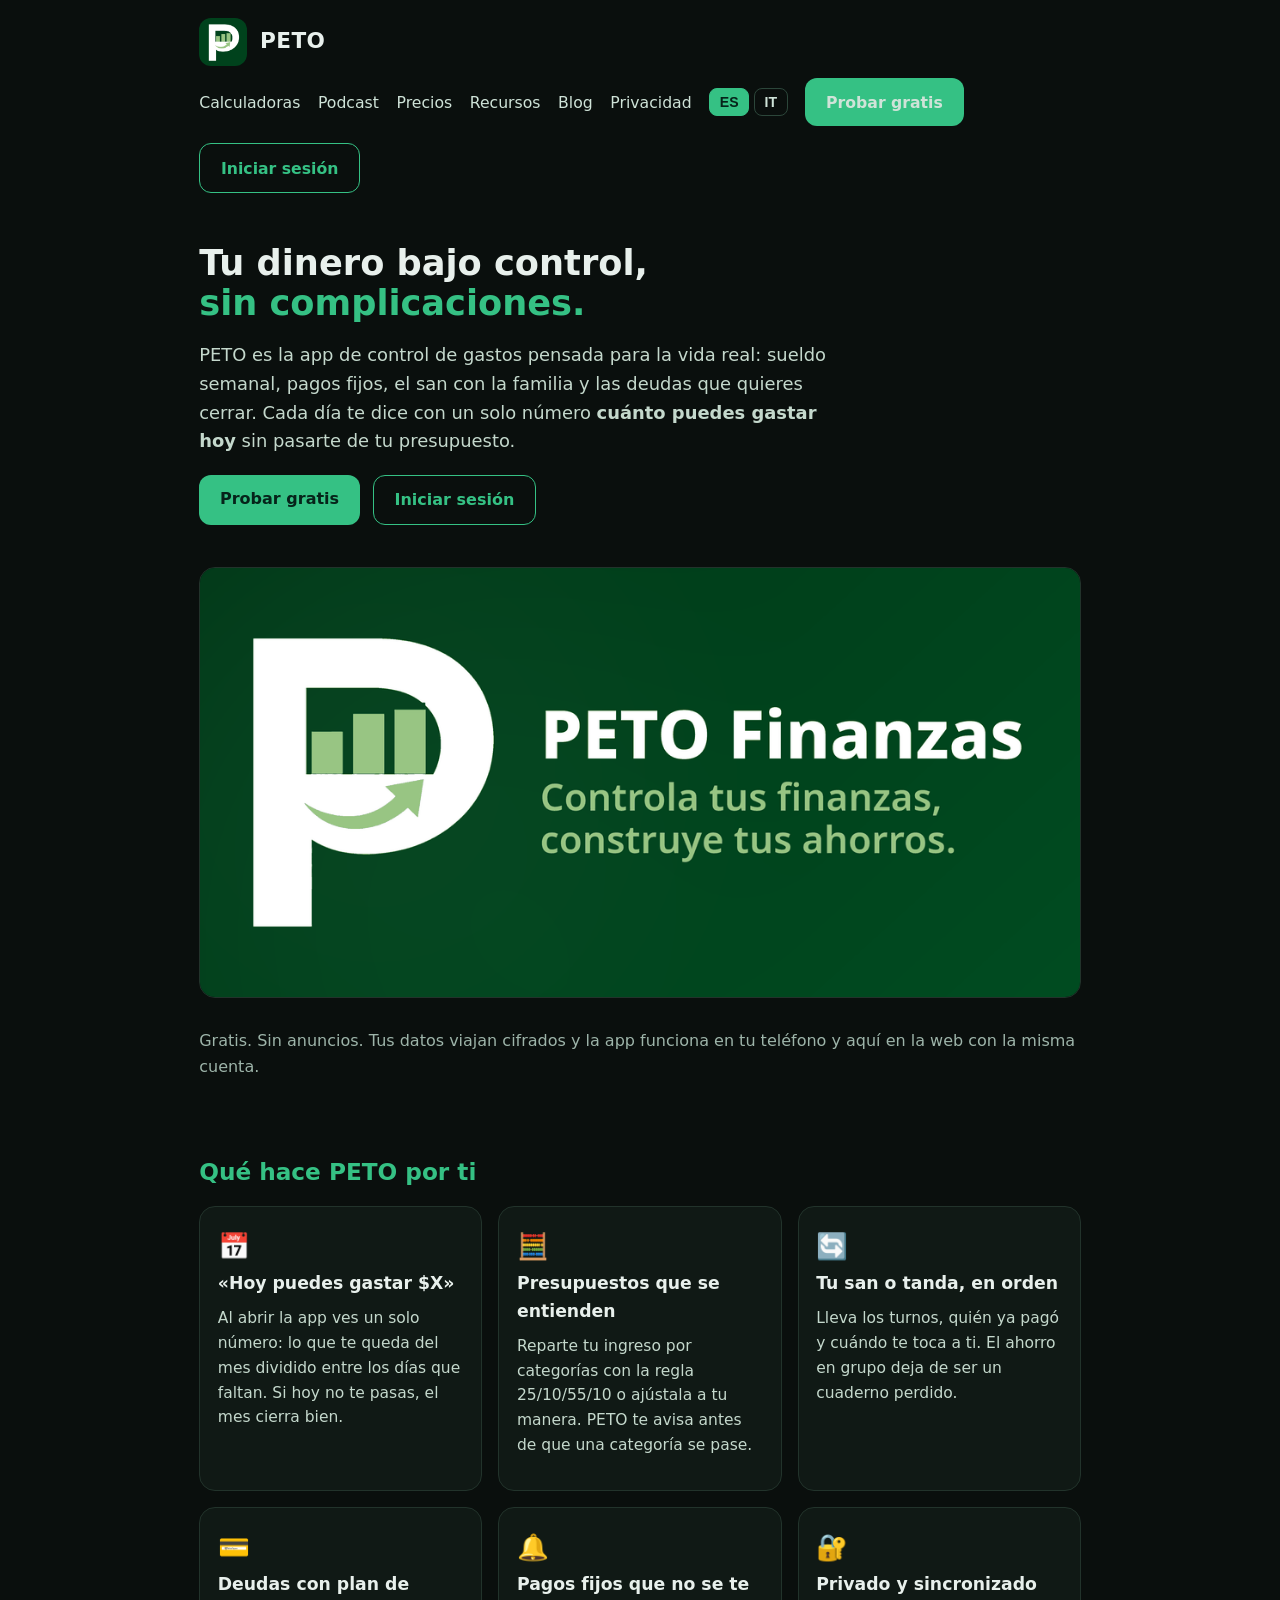
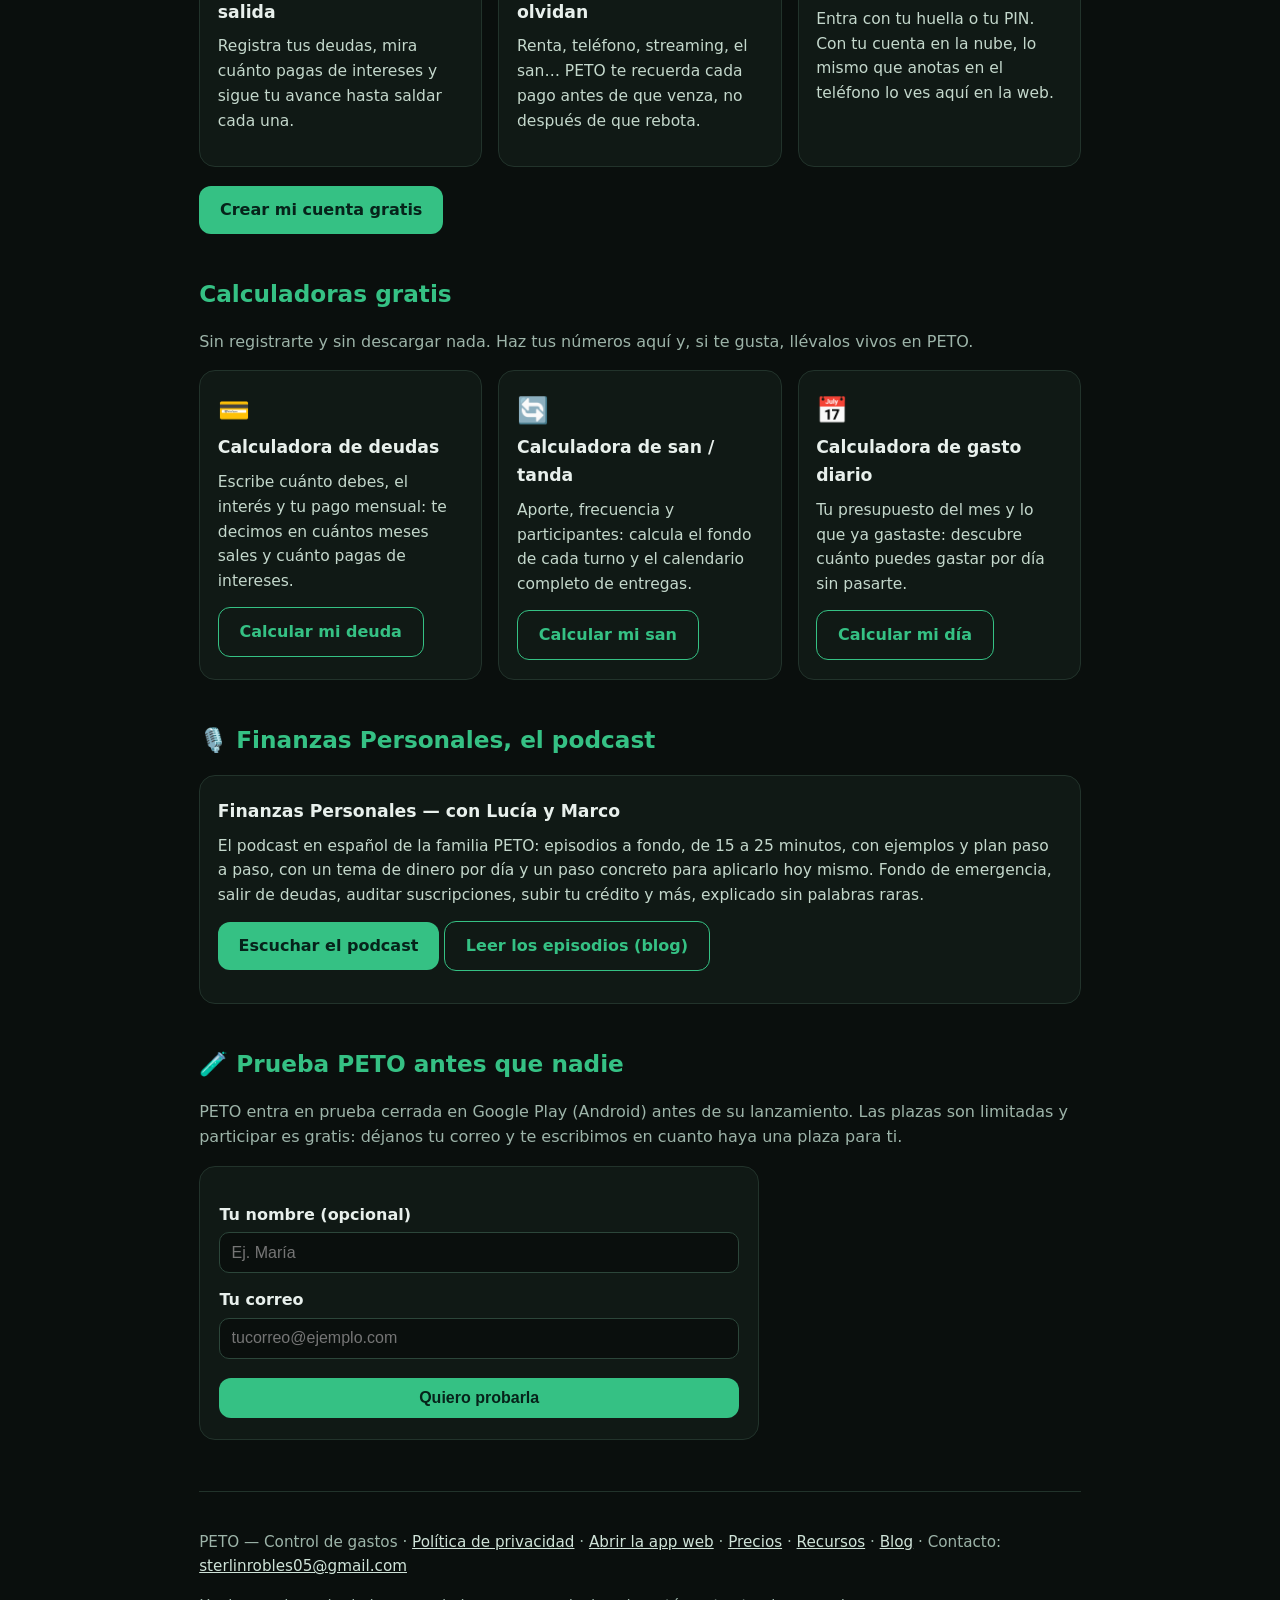
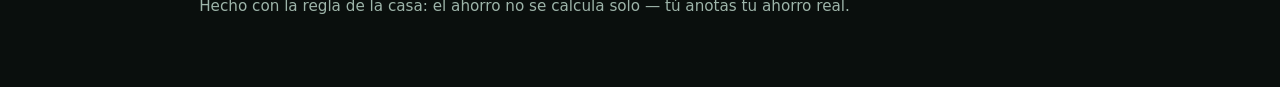
==== index.html @ 3968847d "Recursos: página de herramientas con divulgación FTC + enlaces en portada; privacidad de la app de T" ====
<!DOCTYPE html>
<html lang="es">
<head>
<meta charset="UTF-8">
<meta name="viewport" content="width=device-width, initial-scale=1">
<title>PETO — Control de gastos, presupuestos y tu san bajo control</title>
<meta name="description" content="PETO es tu app gratuita de control de gastos: presupuestos por categoría, pagos fijos con avisos, tu san o tanda, calculadora de deudas y un número claro cada día: cuánto puedes gastar hoy. En tu teléfono y en la web, con la misma cuenta.">
<link rel="icon" type="image/x-icon" href="/favicon.ico">
<link rel="icon" type="image/png" sizes="48x48" href="/favicon-48.png">
<link rel="icon" type="image/png" sizes="192x192" href="/favicon-192.png">
<link rel="apple-touch-icon" href="/apple-touch-icon.png">
<meta property="og:image" content="https://petofinanzas.com/logo.png">
<meta name="twitter:card" content="summary">
<link rel="stylesheet" href="sitio.css">
  <script async src="https://pagead2.googlesyndication.com/pagead/js/adsbygoogle.js?client=ca-pub-3320274772268090" crossorigin="anonymous"></script>
</head>
<body>
<div class="wrap">
  <header class="site">
    <img src="logo.png" alt="Logo de PETO" data-i18n-attr="alt:alt_logo">
    <a class="brand" href="./">PETO</a>
    <nav>
      <a href="#calculadoras" data-i18n="nav_calc">Calculadoras</a>
      <a href="#podcast" data-i18n="nav_podcast">Podcast</a>
      <a href="precios/" data-i18n="nav_precios">Precios</a>
      <a href="recursos/" data-i18n="nav_recursos">Recursos</a>
      <a href="blog/" data-i18n="nav_blog">Blog</a>
      <a href="privacidad/" data-i18n="nav_priv">Privacidad</a>
      <span class="lang-switch" role="group" aria-label="Idioma / Lingua">
        <button type="button" data-lang-btn="es">ES</button>
        <button type="button" data-lang-btn="it">IT</button>
      </span>
      <a class="btn" href="app/" data-i18n="btn_probar">Probar gratis</a>
      <a class="btn ghost" href="app/?login=1" data-i18n="btn_login">Iniciar sesión</a>
    </nav>
  </header>

  <div class="hero">
    <h1 data-i18n="hero_h1">Tu dinero bajo control,<br><span class="verde">sin complicaciones.</span></h1>
    <p class="sub" data-i18n="hero_sub">PETO es la app de control de gastos pensada para la vida real: sueldo semanal, pagos fijos, el san con la familia y las deudas que quieres cerrar. Cada día te dice con un solo número <strong>cuánto puedes gastar hoy</strong> sin pasarte de tu presupuesto.</p>
    <div class="cta-row">
      <a class="btn" href="app/" data-i18n="btn_probar">Probar gratis</a>
      <a class="btn ghost" href="app/?login=1" data-i18n="btn_login">Iniciar sesión</a>
    </div>
    <img class="banner" src="portada.png" alt="PETO — Control de gastos" data-i18n-attr="alt:alt_banner">
    <p class="muted" data-i18n="hero_nota">Gratis. Sin anuncios. Tus datos viajan cifrados y la app funciona en tu teléfono y aquí en la web con la misma cuenta.</p>
  </div>

  <section id="que-es">
    <h2 data-i18n="que_h2">Qué hace PETO por ti</h2>
    <div class="grid">
      <div class="card">
        <div class="emoji">📅</div>
        <h3 data-i18n="c1_t">«Hoy puedes gastar $X»</h3>
        <p data-i18n="c1_p">Al abrir la app ves un solo número: lo que te queda del mes dividido entre los días que faltan. Si hoy no te pasas, el mes cierra bien.</p>
      </div>
      <div class="card">
        <div class="emoji">🧮</div>
        <h3 data-i18n="c2_t">Presupuestos que se entienden</h3>
        <p data-i18n="c2_p">Reparte tu ingreso por categorías con la regla 25/10/55/10 o ajústala a tu manera. PETO te avisa antes de que una categoría se pase.</p>
      </div>
      <div class="card">
        <div class="emoji">🔄</div>
        <h3 data-i18n="c3_t">Tu san o tanda, en orden</h3>
        <p data-i18n="c3_p">Lleva los turnos, quién ya pagó y cuándo te toca a ti. El ahorro en grupo deja de ser un cuaderno perdido.</p>
      </div>
      <div class="card">
        <div class="emoji">💳</div>
        <h3 data-i18n="c4_t">Deudas con plan de salida</h3>
        <p data-i18n="c4_p">Registra tus deudas, mira cuánto pagas de intereses y sigue tu avance hasta saldar cada una.</p>
      </div>
      <div class="card">
        <div class="emoji">🔔</div>
        <h3 data-i18n="c5_t">Pagos fijos que no se te olvidan</h3>
        <p data-i18n="c5_p">Renta, teléfono, streaming, el san… PETO te recuerda cada pago antes de que venza, no después de que rebota.</p>
      </div>
      <div class="card">
        <div class="emoji">🔐</div>
        <h3 data-i18n="c6_t">Privado y sincronizado</h3>
        <p data-i18n="c6_p">Entra con tu huella o tu PIN. Con tu cuenta en la nube, lo mismo que anotas en el teléfono lo ves aquí en la web.</p>
      </div>
    </div>
    <div class="cta-row">
      <a class="btn" href="app/" data-i18n="btn_crear">Crear mi cuenta gratis</a>
    </div>
  </section>

  <section id="calculadoras">
    <h2 data-i18n="calc_h2">Calculadoras gratis</h2>
    <p class="muted" data-i18n="calc_sub">Sin registrarte y sin descargar nada. Haz tus números aquí y, si te gusta, llévalos vivos en PETO.</p>
    <div class="grid">
      <div class="card">
        <div class="emoji">💳</div>
        <h3 data-i18n="cc1_t">Calculadora de deudas</h3>
        <p data-i18n="cc1_p">Escribe cuánto debes, el interés y tu pago mensual: te decimos en cuántos meses sales y cuánto pagas de intereses.</p>
        <a class="btn ghost" href="calculadoras/deudas/" data-i18n="cc1_btn">Calcular mi deuda</a>
      </div>
      <div class="card">
        <div class="emoji">🔄</div>
        <h3 data-i18n="cc2_t">Calculadora de san / tanda</h3>
        <p data-i18n="cc2_p">Aporte, frecuencia y participantes: calcula el fondo de cada turno y el calendario completo de entregas.</p>
        <a class="btn ghost" href="calculadoras/san/" data-i18n="cc2_btn">Calcular mi san</a>
      </div>
      <div class="card">
        <div class="emoji">📅</div>
        <h3 data-i18n="cc3_t">Calculadora de gasto diario</h3>
        <p data-i18n="cc3_p">Tu presupuesto del mes y lo que ya gastaste: descubre cuánto puedes gastar por día sin pasarte.</p>
        <a class="btn ghost" href="calculadoras/gasto-diario/" data-i18n="cc3_btn">Calcular mi día</a>
      </div>
    </div>
  </section>

  <section id="podcast">
    <h2 data-i18n="pod_h2">🎙️ Finanzas Personales, el podcast</h2>
    <div class="card">
      <h3 data-i18n="pod_t">Finanzas Personales — con Lucía y Marco</h3>
      <p data-i18n="pod_p">El podcast en español de la familia PETO: episodios a fondo, de 15 a 25 minutos, con ejemplos y plan paso a paso, con un tema de dinero por día y un paso concreto para aplicarlo hoy mismo. Fondo de emergencia, salir de deudas, auditar suscripciones, subir tu crédito y más, explicado sin palabras raras.</p>
      <p><a class="btn" href="https://open.spotify.com/show/5w84Exlg8CP02lRueF1Sc3" target="_blank" rel="noopener" data-i18n="pod_btn">Escuchar el podcast</a> <a class="btn ghost" href="blog/" data-i18n="pod_blog_btn">Leer los episodios (blog)</a></p>
    </div>
  </section>

  <section id="prueba">
    <h2 data-i18n="tst_h2">🧪 Prueba PETO antes que nadie</h2>
    <p class="muted" data-i18n="tst_sub">PETO entra en prueba cerrada en Google Play (Android) antes de su lanzamiento. Las plazas son limitadas y participar es gratis: déjanos tu correo y te escribimos en cuanto haya una plaza para ti.</p>
    <form class="calc" id="form-testers">
      <label for="tst-nombre" data-i18n="tst_nombre_l">Tu nombre (opcional)</label>
      <input id="tst-nombre" type="text" autocomplete="name" placeholder="Ej. María" data-i18n-attr="placeholder:tst_nombre_ph">
      <label for="tst-email" data-i18n="tst_email_l">Tu correo</label>
      <input id="tst-email" type="email" autocomplete="email" placeholder="tucorreo@ejemplo.com" data-i18n-attr="placeholder:tst_email_ph" required>
      <button class="btn" type="submit" data-i18n="tst_btn">Quiero probarla</button>
    </form>
    <div class="resultado" id="tst-resultado"></div>
  </section>

  <footer class="site">
    <p data-i18n="foot_1">PETO — Control de gastos · <a href="privacidad/">Política de privacidad</a> · <a href="app/">Abrir la app web</a> · <a href="precios/">Precios</a> · <a href="recursos/">Recursos</a> · <a href="blog/">Blog</a> · Contacto: <a href="mailto:sterlinrobles05@gmail.com">sterlinrobles05@gmail.com</a></p>
    <p data-i18n="foot_2">Hecho con la regla de la casa: el ahorro no se calcula solo — tú anotas tu ahorro real.</p>
  </footer>
</div>
<script>
window.PETO_TEXTOS = {
  es: {
    __title: 'PETO — Control de gastos, presupuestos y tu san bajo control',
    __desc: 'PETO es tu app gratuita de control de gastos: presupuestos por categoría, pagos fijos con avisos, tu san o tanda, calculadora de deudas y un número claro cada día: cuánto puedes gastar hoy. En tu teléfono y en la web, con la misma cuenta.',
    alt_logo: 'Logo de PETO',
    alt_banner: 'PETO — Control de gastos',
    nav_calc: 'Calculadoras',
    nav_podcast: 'Podcast',
    nav_precios: 'Precios',
    nav_recursos: 'Recursos',
    nav_blog: 'Blog',
    nav_priv: 'Privacidad',
    btn_probar: 'Probar gratis', btn_login: 'Iniciar sesión',
    btn_ver: 'Ver la app',
    btn_crear: 'Crear mi cuenta gratis',
    hero_h1: 'Tu dinero bajo control,<br><span class="verde">sin complicaciones.</span>',
    hero_sub: 'PETO es la app de control de gastos pensada para la vida real: sueldo semanal, pagos fijos, el san con la familia y las deudas que quieres cerrar. Cada día te dice con un solo número <strong>cuánto puedes gastar hoy</strong> sin pasarte de tu presupuesto.',
    hero_nota: 'Gratis. Sin anuncios. Tus datos viajan cifrados y la app funciona en tu teléfono y aquí en la web con la misma cuenta.',
    que_h2: 'Qué hace PETO por ti',
    c1_t: '«Hoy puedes gastar $X»',
    c1_p: 'Al abrir la app ves un solo número: lo que te queda del mes dividido entre los días que faltan. Si hoy no te pasas, el mes cierra bien.',
    c2_t: 'Presupuestos que se entienden',
    c2_p: 'Reparte tu ingreso por categorías con la regla 25/10/55/10 o ajústala a tu manera. PETO te avisa antes de que una categoría se pase.',
    c3_t: 'Tu san o tanda, en orden',
    c3_p: 'Lleva los turnos, quién ya pagó y cuándo te toca a ti. El ahorro en grupo deja de ser un cuaderno perdido.',
    c4_t: 'Deudas con plan de salida',
    c4_p: 'Registra tus deudas, mira cuánto pagas de intereses y sigue tu avance hasta saldar cada una.',
    c5_t: 'Pagos fijos que no se te olvidan',
    c5_p: 'Renta, teléfono, streaming, el san… PETO te recuerda cada pago antes de que venza, no después de que rebota.',
    c6_t: 'Privado y sincronizado',
    c6_p: 'Entra con tu huella o tu PIN. Con tu cuenta en la nube, lo mismo que anotas en el teléfono lo ves aquí en la web.',
    calc_h2: 'Calculadoras gratis',
    calc_sub: 'Sin registrarte y sin descargar nada. Haz tus números aquí y, si te gusta, llévalos vivos en PETO.',
    cc1_t: 'Calculadora de deudas',
    cc1_p: 'Escribe cuánto debes, el interés y tu pago mensual: te decimos en cuántos meses sales y cuánto pagas de intereses.',
    cc1_btn: 'Calcular mi deuda',
    cc2_t: 'Calculadora de san / tanda',
    cc2_p: 'Aporte, frecuencia y participantes: calcula el fondo de cada turno y el calendario completo de entregas.',
    cc2_btn: 'Calcular mi san',
    cc3_t: 'Calculadora de gasto diario',
    cc3_p: 'Tu presupuesto del mes y lo que ya gastaste: descubre cuánto puedes gastar por día sin pasarte.',
    cc3_btn: 'Calcular mi día',
    pod_h2: '🎙️ Finanzas Personales, el podcast',
    pod_t: 'Finanzas Personales — con Lucía y Marco',
    pod_p: 'El podcast en español de la familia PETO: episodios a fondo, de 15 a 25 minutos, con ejemplos y plan paso a paso, con un tema de dinero por día y un paso concreto para aplicarlo hoy mismo. Fondo de emergencia, salir de deudas, auditar suscripciones, subir tu crédito y más, explicado sin palabras raras.',
    pod_btn: 'Escuchar el podcast',
    pod_blog_btn: 'Leer los episodios (blog)',
    foot_1: 'PETO — Control de gastos · <a href="privacidad/">Política de privacidad</a> · <a href="app/">Abrir la app web</a> · <a href="precios/">Precios</a> · <a href="recursos/">Recursos</a> · <a href="blog/">Blog</a> · Contacto: <a href="mailto:sterlinrobles05@gmail.com">sterlinrobles05@gmail.com</a>',
    foot_2: 'Hecho con la regla de la casa: el ahorro no se calcula solo — tú anotas tu ahorro real.',
    tst_h2: '🧪 Prueba PETO antes que nadie',
    tst_sub: 'PETO entra en prueba cerrada en Google Play (Android) antes de su lanzamiento. Las plazas son limitadas y participar es gratis: déjanos tu correo y te escribimos en cuanto haya una plaza para ti.',
    tst_nombre_l: 'Tu nombre (opcional)',
    tst_nombre_ph: 'Ej. María',
    tst_email_l: 'Tu correo',
    tst_email_ph: 'tucorreo@ejemplo.com',
    tst_btn: 'Quiero probarla',
    tst_ok: '¡Ya estás en la lista! Te escribiremos cuando abra la prueba.',
    tst_dup: 'Ese correo ya está en la lista.',
    tst_err: 'No se pudo guardar tu correo. Inténtalo de nuevo en un momento.'
  },
  it: {
    __title: 'PETO — Controllo delle spese, budget e il tuo san sotto controllo',
    __desc: 'PETO è la tua app gratuita per il controllo delle spese: budget per categoria, pagamenti fissi con avvisi, il tuo san o tanda, calcolatore di debiti e un numero chiaro ogni giorno: quanto puoi spendere oggi. Sul tuo telefono e sul web, con lo stesso account.',
    alt_logo: 'Logo di PETO',
    alt_banner: 'PETO — Controllo delle spese',
    nav_calc: 'Calcolatori',
    nav_podcast: 'Podcast',
    nav_precios: 'Prezzi',
    nav_recursos: 'Risorse',
    nav_blog: 'Blog',
    nav_priv: 'Privacy',
    btn_probar: 'Prova gratis', btn_login: 'Accedi',
    btn_ver: 'Vedi l\'app',
    btn_crear: 'Crea il mio account gratis',
    hero_h1: 'I tuoi soldi sotto controllo,<br><span class="verde">senza complicazioni.</span>',
    hero_sub: 'PETO è l\'app per il controllo delle spese pensata per la vita reale: stipendio settimanale, pagamenti fissi, il san con la famiglia e i debiti che vuoi chiudere. Ogni giorno ti dice con un solo numero <strong>quanto puoi spendere oggi</strong> senza sforare il tuo budget.',
    hero_nota: 'Gratis. Senza pubblicità. I tuoi dati viaggiano cifrati e l\'app funziona sul tuo telefono e qui sul web con lo stesso account.',
    que_h2: 'Cosa fa PETO per te',
    c1_t: '«Oggi puoi spendere $X»',
    c1_p: 'Quando apri l\'app vedi un solo numero: quello che ti resta del mese diviso per i giorni che mancano. Se oggi non lo superi, il mese si chiude bene.',
    c2_t: 'Budget che si capiscono',
    c2_p: 'Dividi il tuo reddito per categorie con la regola 25/10/55/10 o regolala a modo tuo. PETO ti avvisa prima che una categoria sfori.',
    c3_t: 'Il tuo san o tanda, in ordine',
    c3_p: 'Tieni traccia dei turni, di chi ha già pagato e di quando tocca a te. Il risparmio di gruppo smette di essere un quaderno perso.',
    c4_t: 'Debiti con un piano di uscita',
    c4_p: 'Registra i tuoi debiti, guarda quanti interessi paghi e segui i tuoi progressi fino a estinguerli uno a uno.',
    c5_t: 'Pagamenti fissi che non dimentichi',
    c5_p: 'Affitto, telefono, streaming, il san… PETO ti ricorda ogni pagamento prima che scada, non dopo che viene respinto.',
    c6_t: 'Privato e sincronizzato',
    c6_p: 'Accedi con l\'impronta digitale o il PIN. Con il tuo account nel cloud, quello che annoti sul telefono lo vedi anche qui sul web.',
    calc_h2: 'Calcolatori gratuiti',
    calc_sub: 'Senza registrarti e senza scaricare nulla. Fai i tuoi conti qui e, se ti piace, portali con te dentro PETO.',
    cc1_t: 'Calcolatore di debiti',
    cc1_p: 'Scrivi quanto devi, l\'interesse e il tuo pagamento mensile: ti diciamo in quanti mesi ne esci e quanti interessi paghi.',
    cc1_btn: 'Calcola il mio debito',
    cc2_t: 'Calcolatore di san / tanda',
    cc2_p: 'Contributo, frequenza e partecipanti: calcola il fondo di ogni turno e il calendario completo delle consegne.',
    cc2_btn: 'Calcola il mio san',
    cc3_t: 'Calcolatore di spesa giornaliera',
    cc3_p: 'Il tuo budget del mese e quello che hai già speso: scopri quanto puoi spendere al giorno senza sforare.',
    cc3_btn: 'Calcola la mia giornata',
    pod_h2: '🎙️ Finanzas Personales, il podcast',
    pod_t: 'Finanzas Personales — con Lucía e Marco',
    pod_p: 'Il podcast in spagnolo della famiglia PETO: episodi a fondo, da 15 a 25 minuti, con esempi e un piano passo dopo passo, con un tema di denaro al giorno e un passo concreto da applicare oggi stesso. Fondo di emergenza, uscire dai debiti, controllare gli abbonamenti, migliorare il tuo punteggio di credito e altro ancora, spiegato senza parole difficili.',
    pod_btn: 'Ascolta il podcast',
    pod_blog_btn: 'Leggi gli episodi (blog)',
    foot_1: 'PETO — Controllo delle spese · <a href="privacidad/">Informativa sulla privacy</a> · <a href="app/">Apri l\'app web</a> · <a href="precios/">Prezzi</a> · <a href="recursos/">Risorse</a> · <a href="blog/">Blog</a> · Contatto: <a href="mailto:sterlinrobles05@gmail.com">sterlinrobles05@gmail.com</a>',
    foot_2: 'Fatto con la regola di casa: il risparmio non si calcola da solo — sei tu ad annotare il tuo risparmio reale.',
    tst_h2: '🧪 Prova PETO prima di tutti',
    tst_sub: 'PETO entra in test chiuso su Google Play (Android) prima del lancio. I posti sono limitati e partecipare è gratis: lasciaci la tua email e ti scriveremo appena c\'è un posto per te.',
    tst_nombre_l: 'Il tuo nome (facoltativo)',
    tst_nombre_ph: 'Es. Maria',
    tst_email_l: 'La tua email',
    tst_email_ph: 'nome@esempio.com',
    tst_btn: 'Voglio provarla',
    tst_ok: 'Sei nella lista! Ti scriveremo quando si apre il test.',
    tst_dup: 'Questa email è già nella lista.',
    tst_err: 'Non è stato possibile salvare la tua email. Riprova tra un momento.'
  },
  /* Inglés: el selector del sitio es ES/IT; las claves de la sección de
     testers quedan listas por si se activa el inglés. */
  en: {
    tst_h2: '🧪 Try PETO before anyone else',
    tst_sub: 'PETO is entering closed testing on Google Play (Android) before launch. Spots are limited and joining is free: leave your email and we\'ll write to you as soon as a spot opens for you.',
    tst_nombre_l: 'Your name (optional)',
    tst_nombre_ph: 'E.g. Maria',
    tst_email_l: 'Your email',
    tst_email_ph: 'you@example.com',
    tst_btn: 'I want to try it',
    tst_ok: 'You\'re on the list! We\'ll email you when testing opens.',
    tst_dup: 'That email is already on the list.',
    tst_err: 'We couldn\'t save your email. Please try again in a moment.'
  }
};
</script>
<script src="i18n.js"></script>
<script>
/* Formulario de testers (sección #prueba): inserta el correo en Supabase,
   tabla tester_signups. La llave anónima es pública a propósito: con RLS
   solo permite INSERT en esa tabla (nadie puede leer la lista por la API).
   Sin recarga de página; los mensajes salen en el idioma activo del sitio. */
(function () {
  'use strict';
  var SUPABASE_URL = 'https://sboldltkywwjnslairlg.supabase.co';
  var SUPABASE_ANON = 'eyJhbGciOiJIUzI1NiIsInR5cCI6IkpXVCJ9.eyJpc3MiOiJzdXBhYmFzZSIsInJlZiI6InNib2xkbHRreXd3am5zbGFpcmxnIiwicm9sZSI6ImFub24iLCJpYXQiOjE3OTI3MTk1NzEsImV4cCI6MjEwODI5NTU3MX0.MuG3mn6X_GY0Q6YzI14VfWjrxKySjapH7GA5u2DPPe4';
  var form = document.getElementById('form-testers');
  if (!form) return;
  var caja = document.getElementById('tst-resultado');

  function texto(clave) {
    var lang = (window.PETO_idioma && window.PETO_idioma()) || 'es';
    var d = (window.PETO_TEXTOS && window.PETO_TEXTOS[lang]) || {};
    if (d[clave] != null) return d[clave];
    var es = (window.PETO_TEXTOS && window.PETO_TEXTOS.es) || {};
    return es[clave] || '';
  }

  function mostrar(msg, esError) {
    caja.innerHTML = '';
    var p = document.createElement('p');
    if (esError) p.className = 'error';
    p.textContent = msg;
    caja.appendChild(p);
    caja.classList.add('visible');
  }

  form.addEventListener('submit', function (ev) {
    ev.preventDefault();
    var nombre = document.getElementById('tst-nombre').value.trim();
    var email = document.getElementById('tst-email').value.trim().toLowerCase();
    if (!email) return;
    var datos = { email: email, source: 'web' };
    if (nombre) datos.name = nombre;
    fetch(SUPABASE_URL + '/rest/v1/tester_signups', {
      method: 'POST',
      headers: {
        'apikey': SUPABASE_ANON,
        'Authorization': 'Bearer ' + SUPABASE_ANON,
        'Content-Type': 'application/json',
        'Prefer': 'return=minimal'
      },
      body: JSON.stringify(datos)
    }).then(function (resp) {
      if (resp.status === 201) {
        form.reset();
        mostrar(texto('tst_ok'), false);
      } else if (resp.status === 409) {
        mostrar(texto('tst_dup'), false);
      } else {
        mostrar(texto('tst_err'), true);
      }
    }).catch(function () {
      mostrar(texto('tst_err'), true);
    });
  });
})();
</script>
</body>
</html>
---- sitio.css ----
/* PETO — sitio público petofinanzas. Marca: verde #35c184 sobre negro #0a0f0d. */
*{box-sizing:border-box}
body{margin:0;font-family:system-ui,-apple-system,'Segoe UI',sans-serif;background:#0a0f0d;color:#e8f0ec;line-height:1.6}
a{color:#35c184}
.wrap{max-width:920px;margin:0 auto;padding:0 1.2rem 3rem}
header.site{display:flex;align-items:center;gap:.8rem;padding:1.1rem 0;flex-wrap:wrap}
header.site img{width:48px;height:48px;border-radius:12px}
header.site .brand{font-size:1.35rem;font-weight:800;letter-spacing:.02em;color:#e8f0ec;text-decoration:none}
header.site nav{margin-left:auto;display:flex;gap:1.1rem;flex-wrap:wrap;align-items:center}
header.site nav a{color:#cfe3d8;text-decoration:none;font-size:.98rem}
header.site nav a:hover{color:#35c184}
.btn{display:inline-block;background:#35c184;color:#06231a;font-weight:700;text-decoration:none;padding:.7rem 1.3rem;border-radius:12px;border:none;cursor:pointer;font-size:1rem}
.btn:hover{background:#2cab73}
.btn.ghost{background:transparent;color:#35c184;border:1.5px solid #35c184}
.hero{padding:1.6rem 0 1rem;text-align:left}
.hero h1{font-size:2.2rem;line-height:1.15;margin:.4rem 0 .8rem}
.hero h1 .verde{color:#35c184}
.hero p.sub{font-size:1.12rem;color:#c4d8cc;max-width:640px}
.hero img.banner{width:100%;border-radius:16px;margin:1.4rem 0 .4rem;border:1px solid #22332b}
.cta-row{display:flex;gap:.8rem;flex-wrap:wrap;margin:1.2rem 0}
section{margin-top:2.6rem}
h2{color:#35c184;font-size:1.45rem;margin:.2rem 0 1rem}
.grid{display:grid;grid-template-columns:repeat(auto-fit,minmax(240px,1fr));gap:1rem}
.card{background:#101915;border:1px solid #22332b;border-radius:16px;padding:1.2rem 1.1rem}
.card h3{margin:.2rem 0 .5rem;font-size:1.08rem}
.card p{color:#c4d8cc;margin:.2rem 0 .8rem;font-size:.97rem}
.card .emoji{font-size:1.6rem}
.muted{color:#9db4a9}
.big{font-size:2rem;font-weight:800;color:#35c184}
form.calc{background:#101915;border:1px solid #22332b;border-radius:16px;padding:1.3rem 1.2rem;max-width:560px}
form.calc label{display:block;margin:.9rem 0 .3rem;font-weight:600}
form.calc input,form.calc select{width:100%;padding:.65rem .7rem;border-radius:10px;border:1px solid #2c463a;background:#0a0f0d;color:#e8f0ec;font-size:1rem}
form.calc .btn{margin-top:1.2rem;width:100%}
.resultado{margin-top:1.3rem;background:#0e2019;border:1px solid #2c463a;border-radius:12px;padding:1rem 1.1rem;display:none;max-width:560px}
.resultado.visible{display:block}
.resultado .cifra{font-size:1.7rem;font-weight:800;color:#35c184}
.error{color:#ff9c9c;font-weight:600}
table.turnos{border-collapse:collapse;margin-top:.8rem;width:100%;max-width:560px}
table.turnos th,table.turnos td{border:1px solid #2c463a;padding:.45rem .7rem;text-align:left}
table.turnos th{color:#35c184}
footer.site{border-top:1px solid #22332b;margin-top:3.2rem;padding:1.4rem 0 .4rem;color:#9db4a9;font-size:.95rem}
footer.site a{color:#cfe3d8}
.crumb{font-size:.95rem;margin-top:1rem}
.lang-switch{display:inline-flex;gap:.3rem;align-items:center}
.lang-switch button{background:transparent;border:1px solid #2c463a;color:#cfe3d8;border-radius:8px;padding:.32rem .6rem;cursor:pointer;font-size:.88rem;font-weight:600}
.lang-switch button:hover{border-color:#35c184;color:#35c184}
.lang-switch button.activo{background:#35c184;border-color:#35c184;color:#06231a}
.lang-switch button.activo:hover{color:#06231a}
.pila{display:grid;gap:1rem}
.ep-fecha{color:#9db4a9;font-size:.9rem;margin:0}
.precio{font-size:2rem;font-weight:800;color:#35c184;margin:.3rem 0;line-height:1.2}
.precio small{font-size:.95rem;color:#9db4a9;font-weight:600}
.card ul{margin:.4rem 0 .8rem;padding-left:1.15rem;color:#c4d8cc}
.card li{margin:.32rem 0}
.card.destacado{border-color:#35c184}
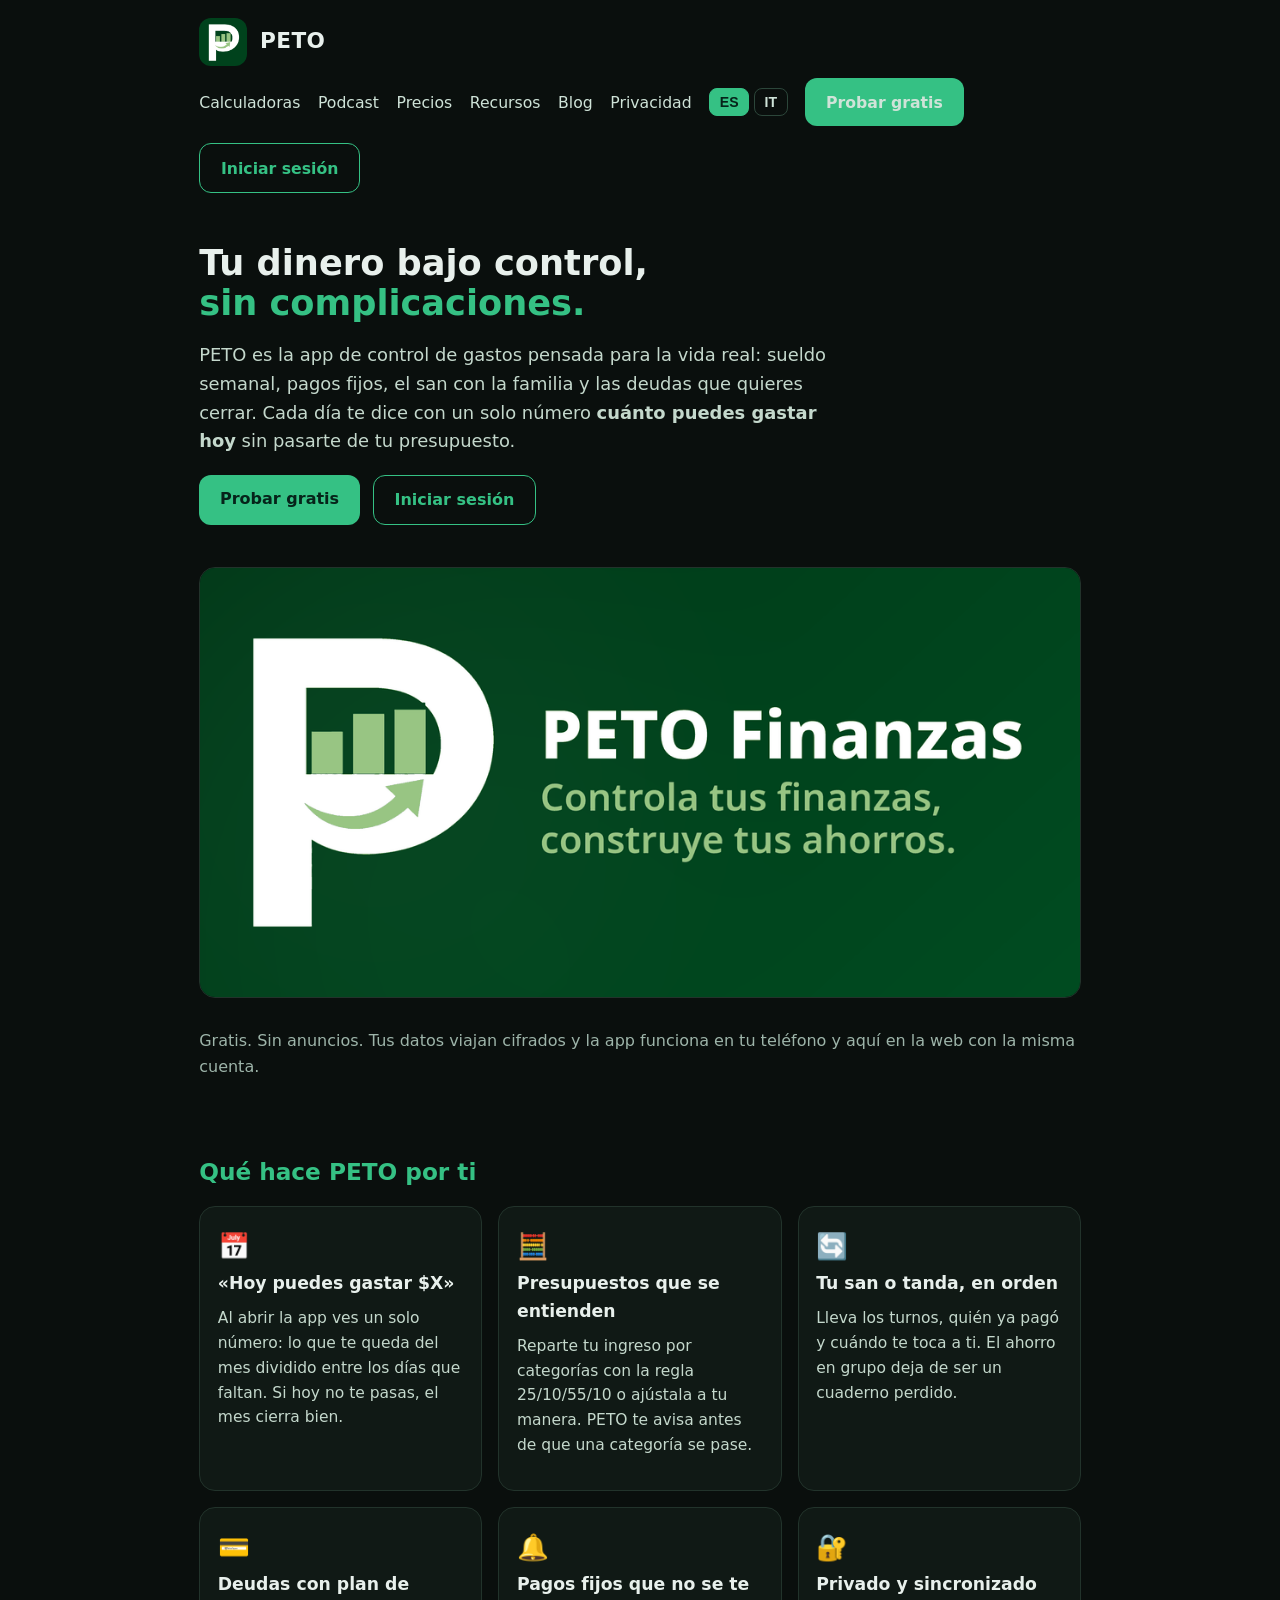
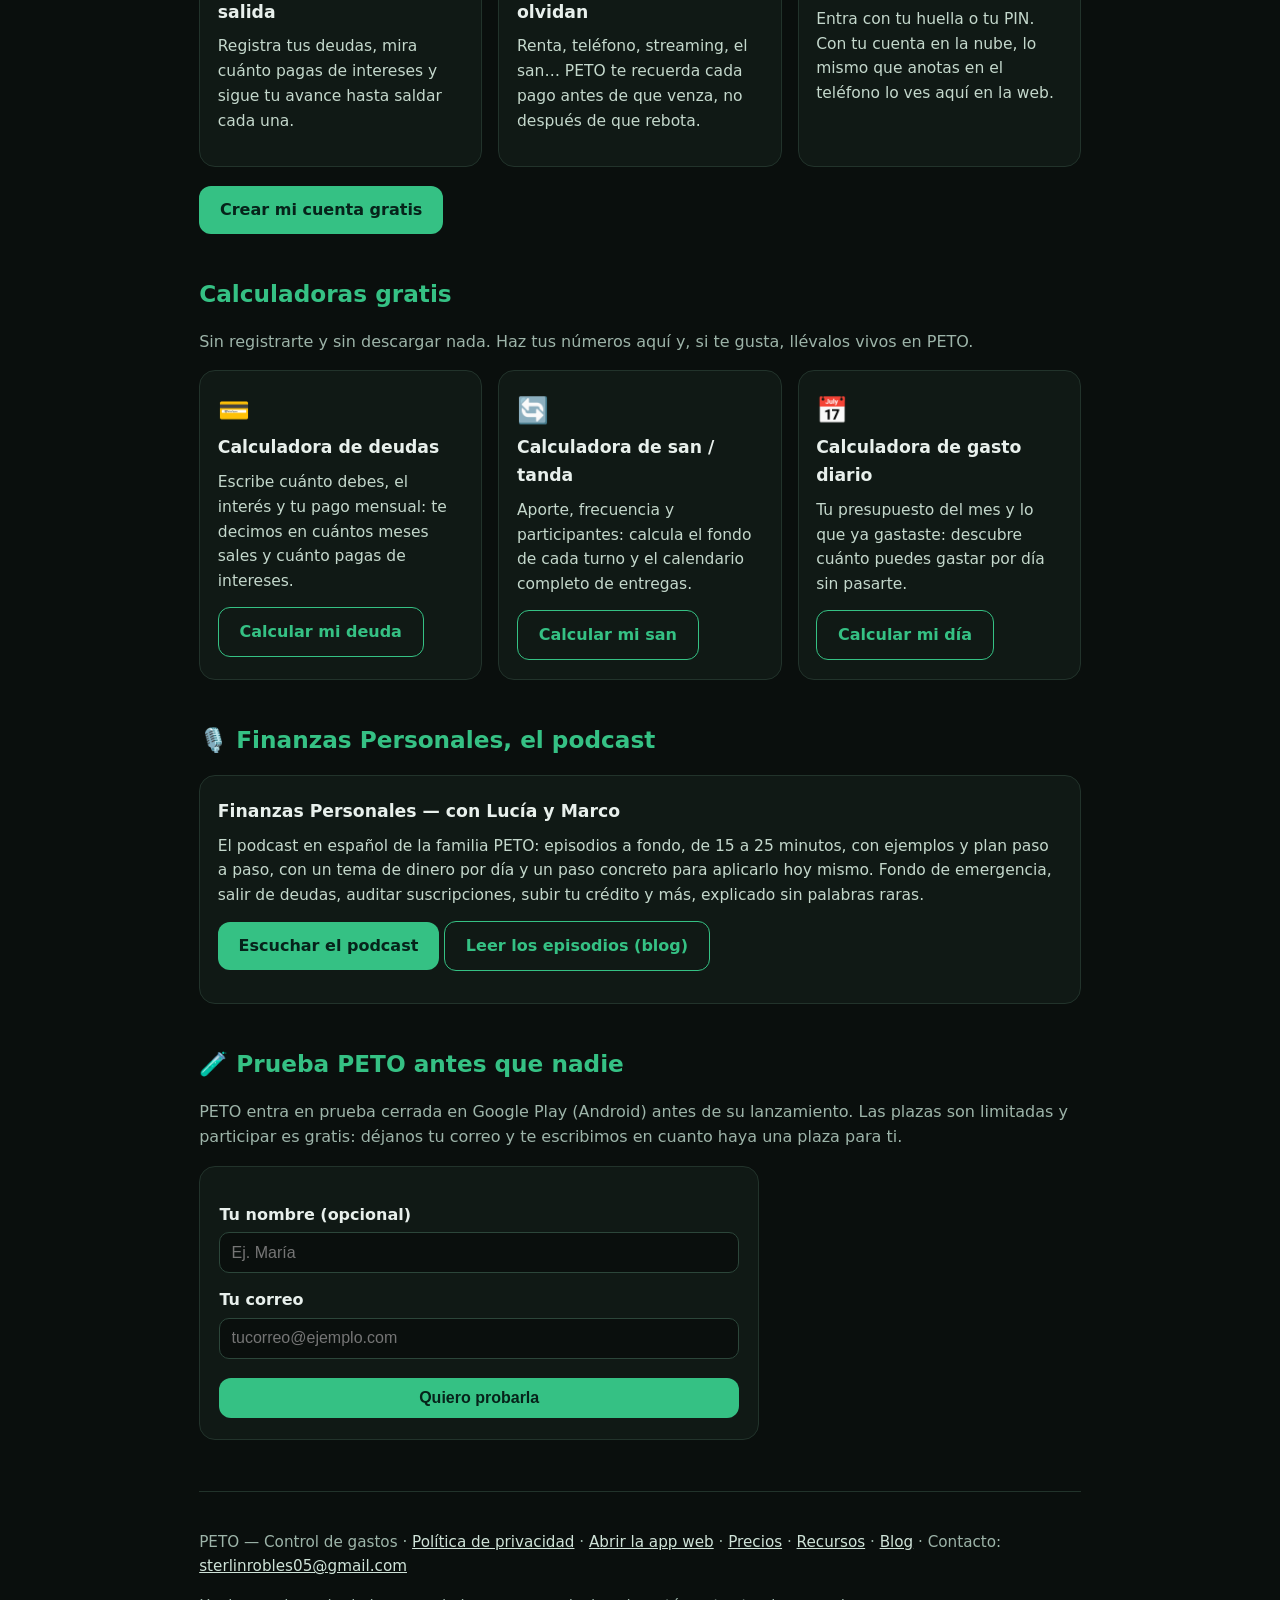
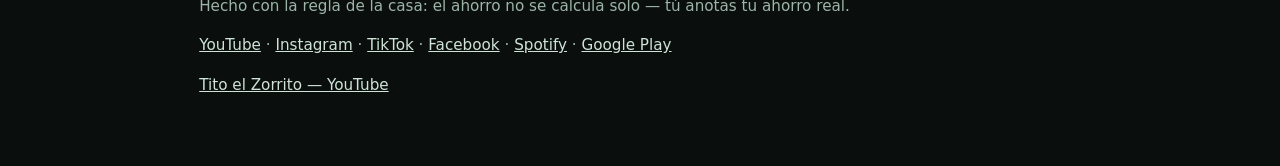
==== commit 3fd5b61a: "Enlaces sociales en el pie: YouTube, Instagram, TikTok, Facebook, Spotify, Google Play y Tito el Zor" ====
--- a/index.html
+++ b/index.html
@@ -135,6 +135,8 @@
   <footer class="site">
     <p data-i18n="foot_1">PETO — Control de gastos · <a href="privacidad/">Política de privacidad</a> · <a href="app/">Abrir la app web</a> · <a href="precios/">Precios</a> · <a href="recursos/">Recursos</a> · <a href="blog/">Blog</a> · Contacto: <a href="mailto:sterlinrobles05@gmail.com">sterlinrobles05@gmail.com</a></p>
     <p data-i18n="foot_2">Hecho con la regla de la casa: el ahorro no se calcula solo — tú anotas tu ahorro real.</p>
+    <p><a href="https://www.youtube.com/@PetoFinanzas" target="_blank" rel="noopener">YouTube</a> · <a href="https://www.instagram.com/peto_finanzas" target="_blank" rel="noopener">Instagram</a> · <a href="https://www.tiktok.com/@peto.finanzas" target="_blank" rel="noopener">TikTok</a> · <a href="https://www.facebook.com/profile.php?id=286141488762368" target="_blank" rel="noopener">Facebook</a> · <a href="https://open.spotify.com/show/5w84Exlg8CP02lRueF1Sc3" target="_blank" rel="noopener">Spotify</a> · <a href="https://play.google.com/store/apps/details?id=app.peto" target="_blank" rel="noopener">Google Play</a></p>
+    <p><a href="https://www.youtube.com/@TitoElZorritoCanciones" target="_blank" rel="noopener">Tito el Zorrito — YouTube</a></p>
   </footer>
 </div>
 <script>
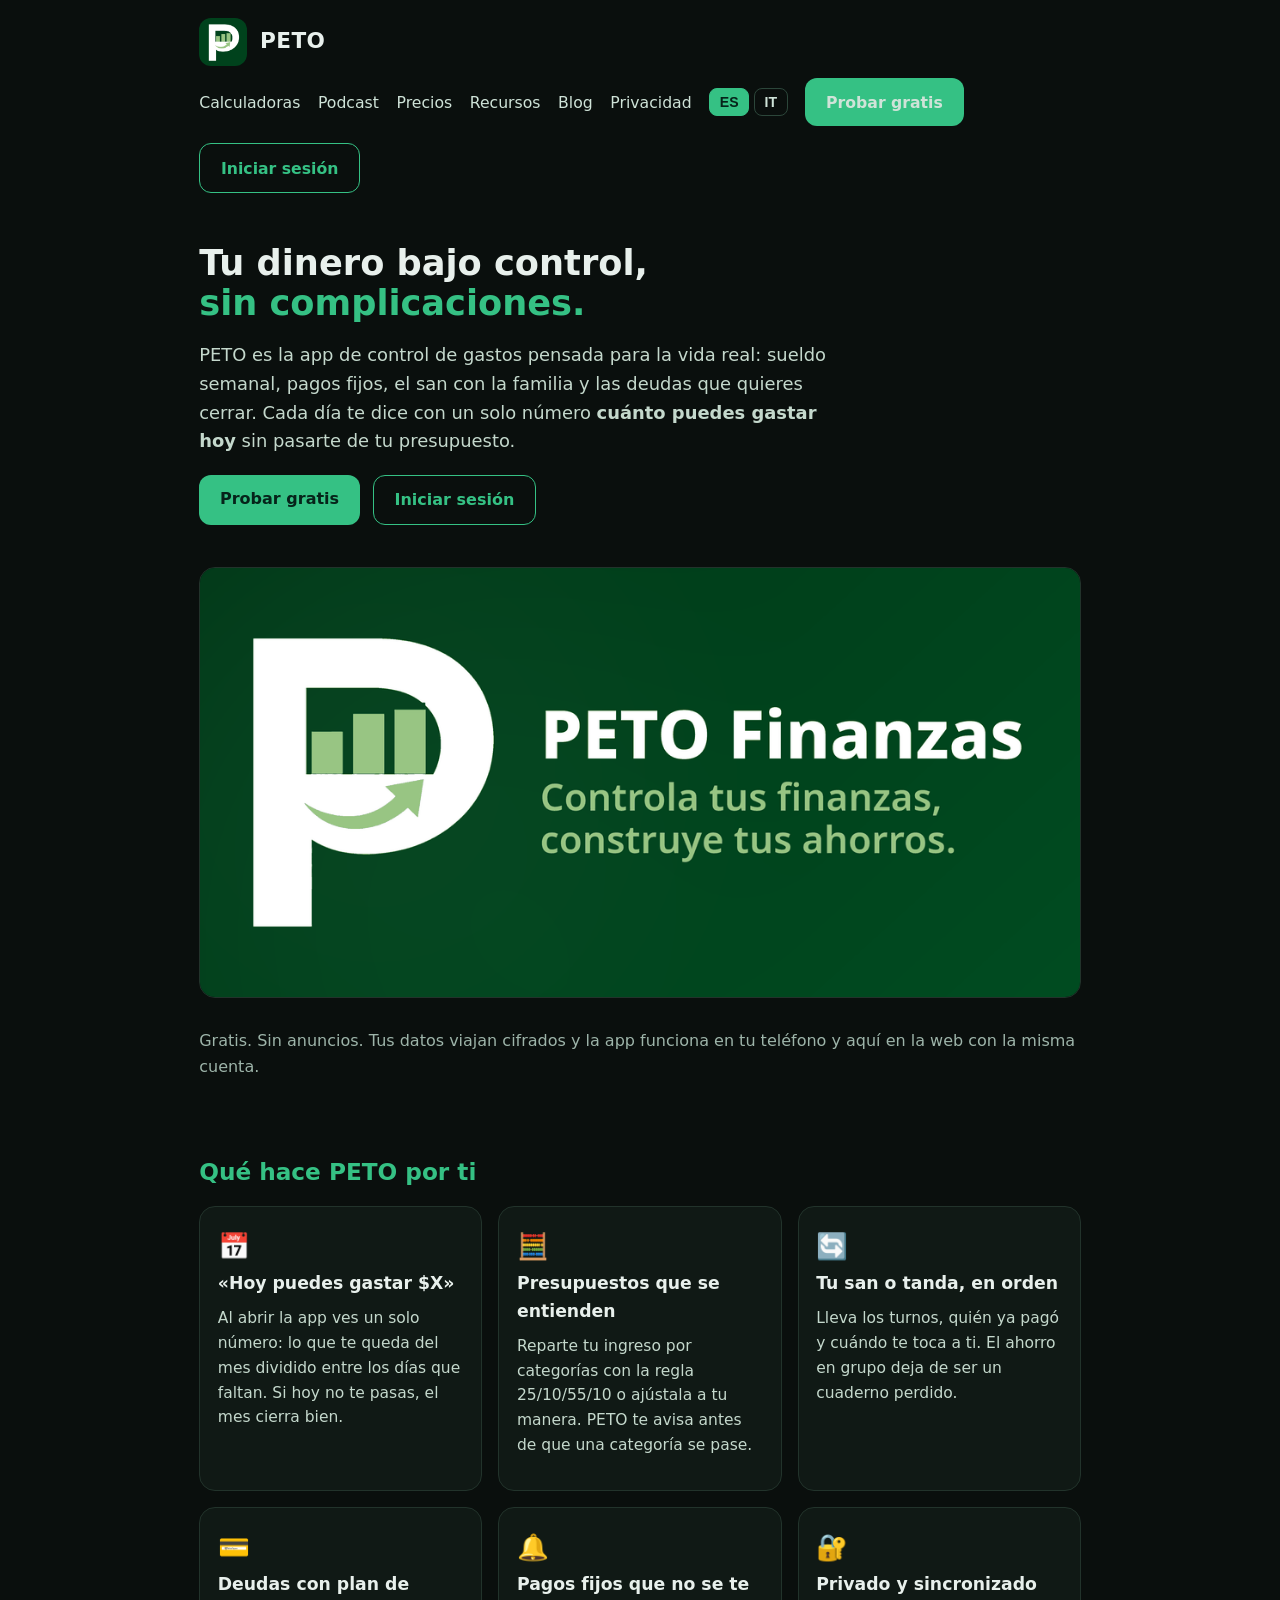
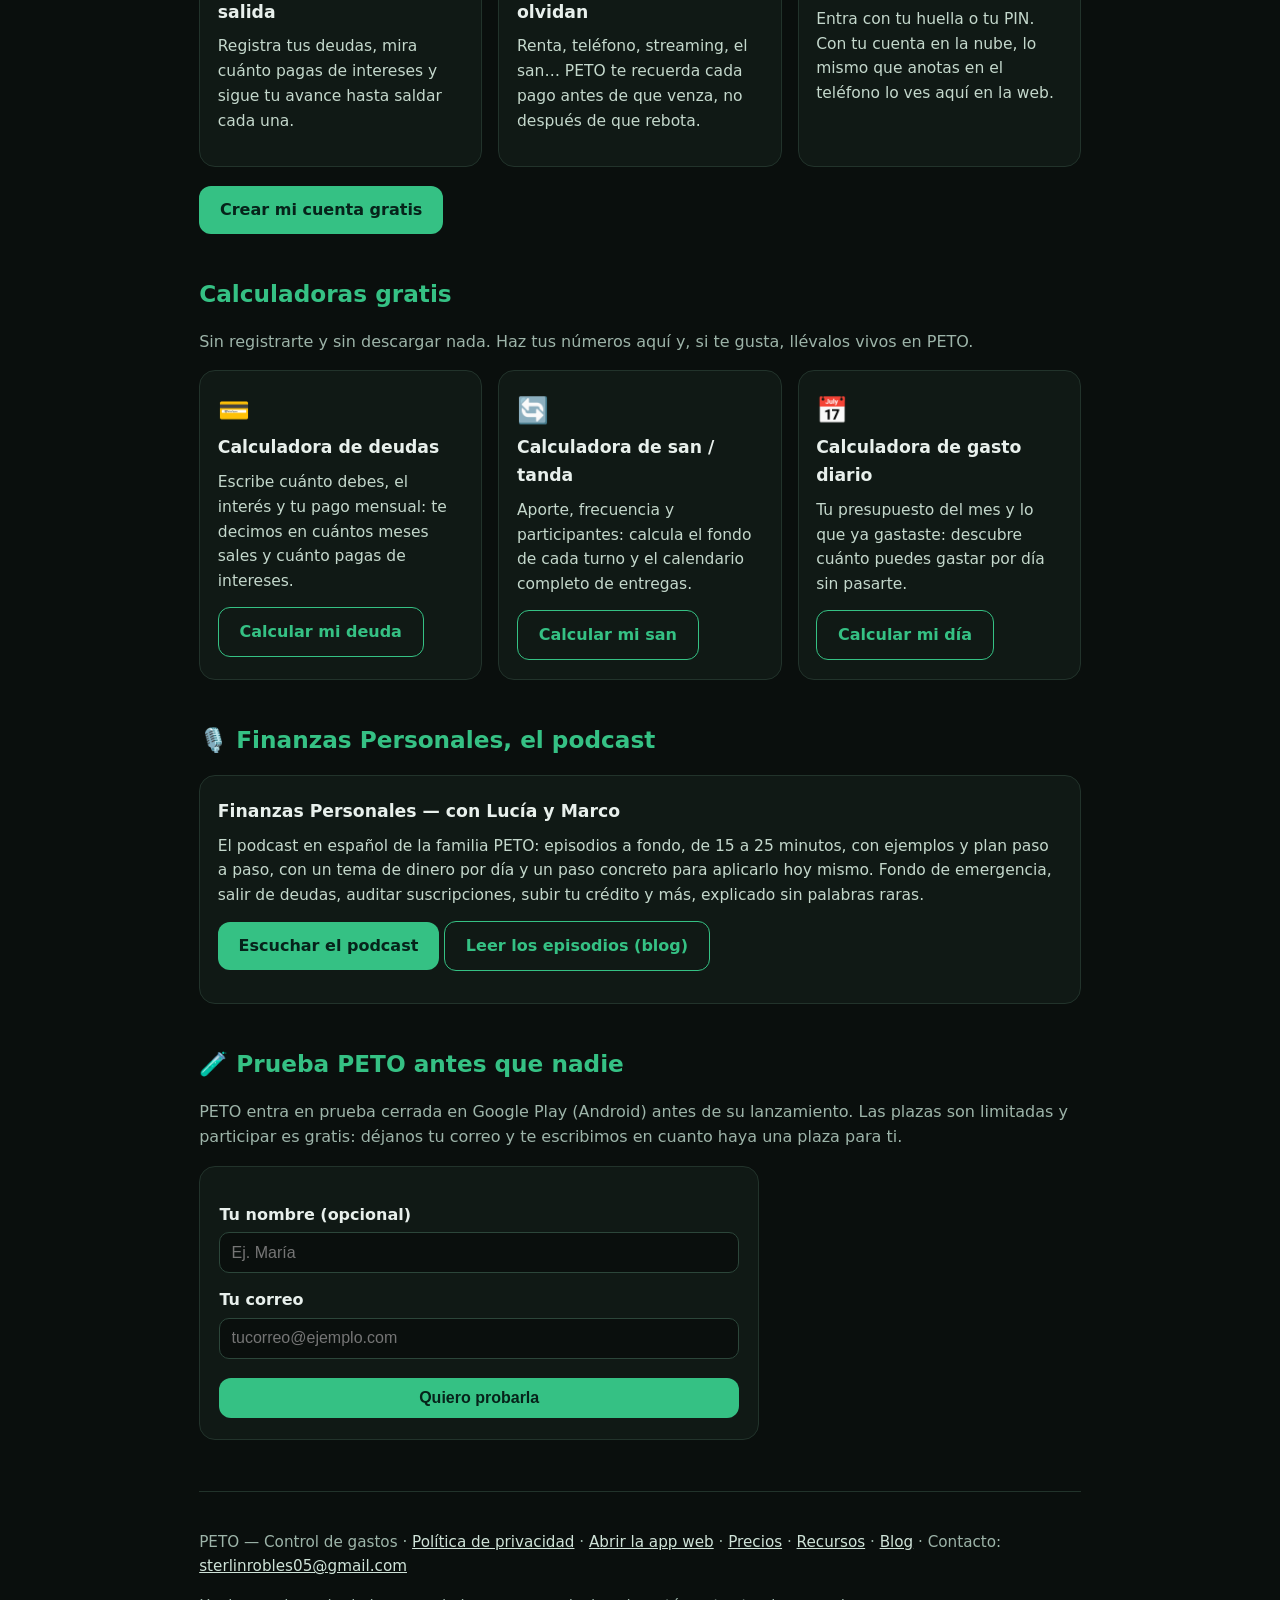
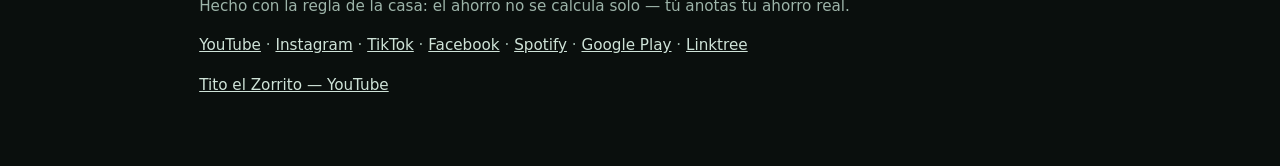
==== commit 08b831a9: "Web: Linktree oficial en Recursos (tarjeta nueva) y en el pie de portada y Recursos" ====
--- a/index.html
+++ b/index.html
@@ -3,6 +3,7 @@
 <head>
 <meta charset="UTF-8">
 <meta name="viewport" content="width=device-width, initial-scale=1">
+<meta name='impact-site-verification' value='bcf71ebc-68b0-45d0-bcb9-207d48a9cb27'>
 <title>PETO — Control de gastos, presupuestos y tu san bajo control</title>
 <meta name="description" content="PETO es tu app gratuita de control de gastos: presupuestos por categoría, pagos fijos con avisos, tu san o tanda, calculadora de deudas y un número claro cada día: cuánto puedes gastar hoy. En tu teléfono y en la web, con la misma cuenta.">
 <link rel="icon" type="image/x-icon" href="/favicon.ico">
@@ -135,7 +136,7 @@
   <footer class="site">
     <p data-i18n="foot_1">PETO — Control de gastos · <a href="privacidad/">Política de privacidad</a> · <a href="app/">Abrir la app web</a> · <a href="precios/">Precios</a> · <a href="recursos/">Recursos</a> · <a href="blog/">Blog</a> · Contacto: <a href="mailto:sterlinrobles05@gmail.com">sterlinrobles05@gmail.com</a></p>
     <p data-i18n="foot_2">Hecho con la regla de la casa: el ahorro no se calcula solo — tú anotas tu ahorro real.</p>
-    <p><a href="https://www.youtube.com/@PetoFinanzas" target="_blank" rel="noopener">YouTube</a> · <a href="https://www.instagram.com/peto_finanzas" target="_blank" rel="noopener">Instagram</a> · <a href="https://www.tiktok.com/@peto.finanzas" target="_blank" rel="noopener">TikTok</a> · <a href="https://www.facebook.com/profile.php?id=286141488762368" target="_blank" rel="noopener">Facebook</a> · <a href="https://open.spotify.com/show/5w84Exlg8CP02lRueF1Sc3" target="_blank" rel="noopener">Spotify</a> · <a href="https://play.google.com/store/apps/details?id=app.peto" target="_blank" rel="noopener">Google Play</a></p>
+    <p><a href="https://www.youtube.com/@PetoFinanzas" target="_blank" rel="noopener">YouTube</a> · <a href="https://www.instagram.com/peto_finanzas" target="_blank" rel="noopener">Instagram</a> · <a href="https://www.tiktok.com/@peto.finanzas" target="_blank" rel="noopener">TikTok</a> · <a href="https://www.facebook.com/profile.php?id=286141488762368" target="_blank" rel="noopener">Facebook</a> · <a href="https://open.spotify.com/show/5w84Exlg8CP02lRueF1Sc3" target="_blank" rel="noopener">Spotify</a> · <a href="https://play.google.com/store/apps/details?id=app.peto" target="_blank" rel="noopener">Google Play</a> · <a href="https://linktr.ee/petofinanzas" target="_blank" rel="noopener">Linktree</a></p>
     <p><a href="https://www.youtube.com/@TitoElZorritoCanciones" target="_blank" rel="noopener">Tito el Zorrito — YouTube</a></p>
   </footer>
 </div>
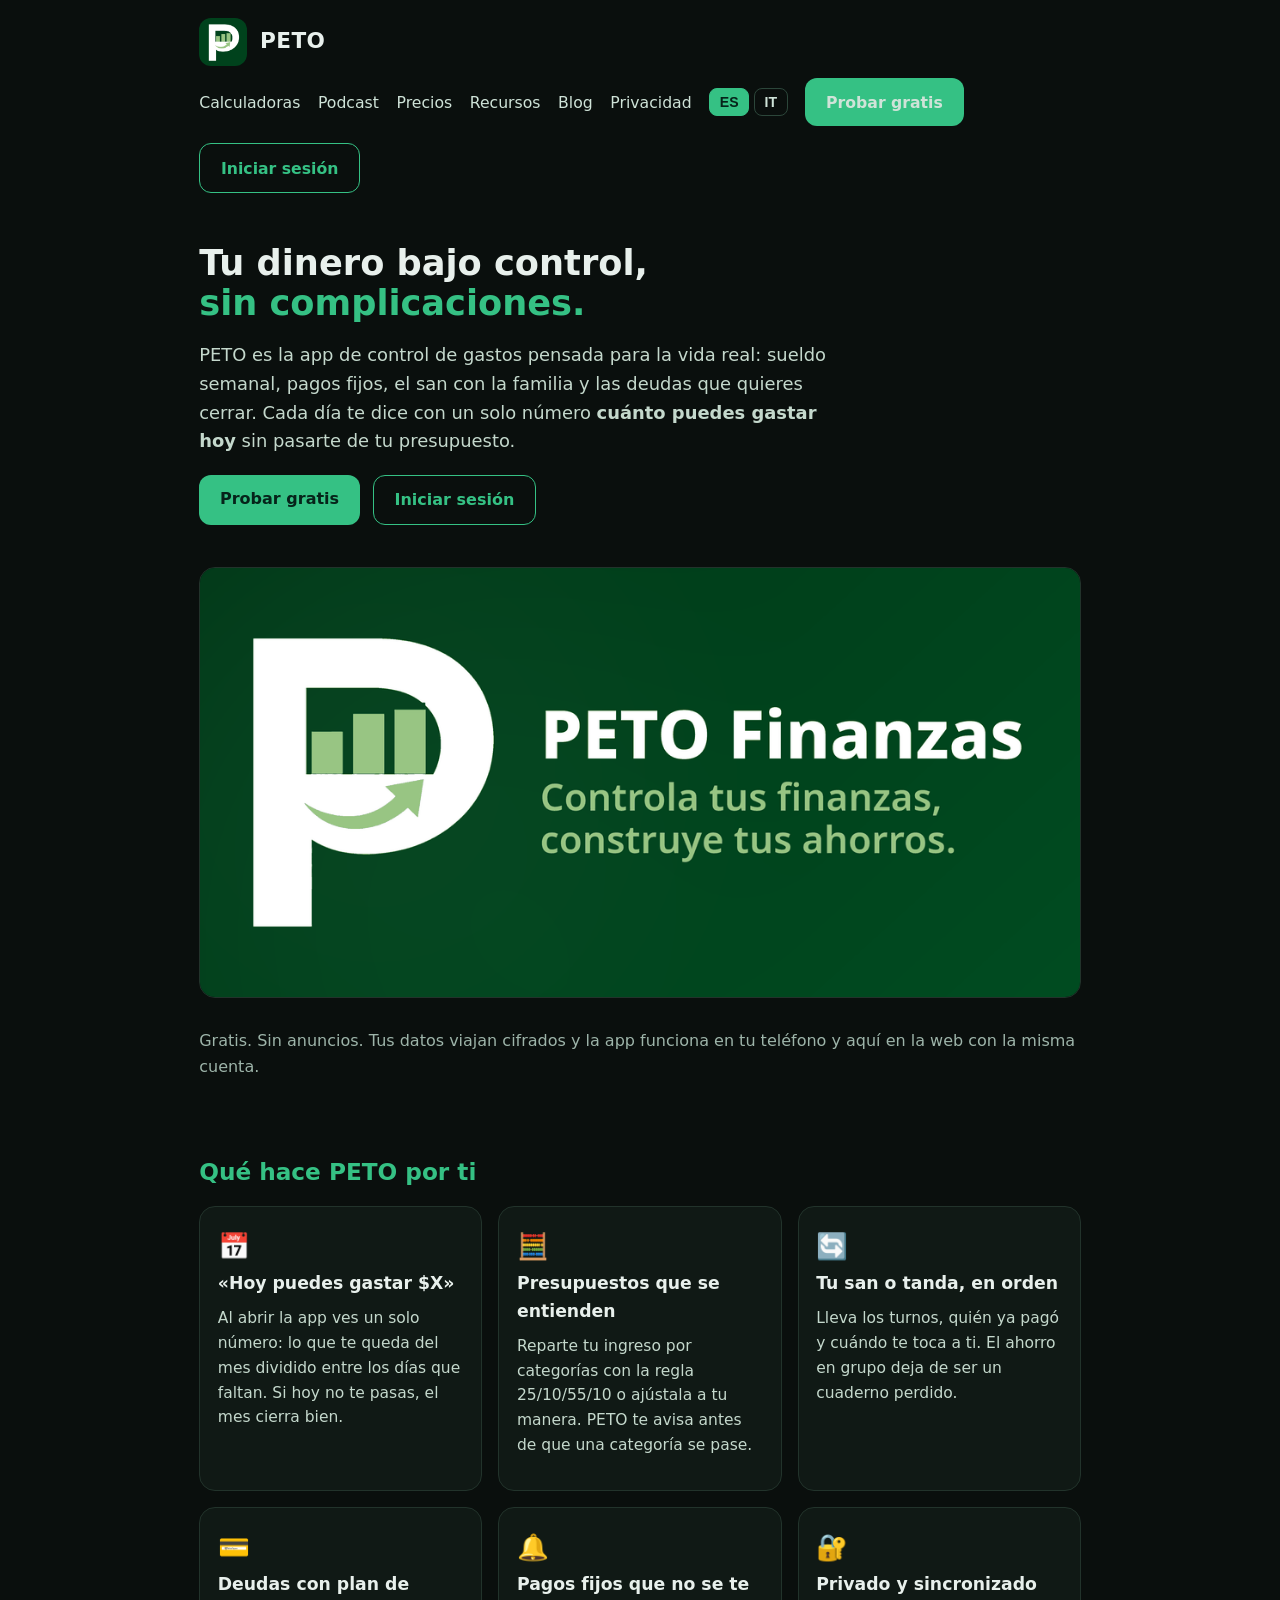
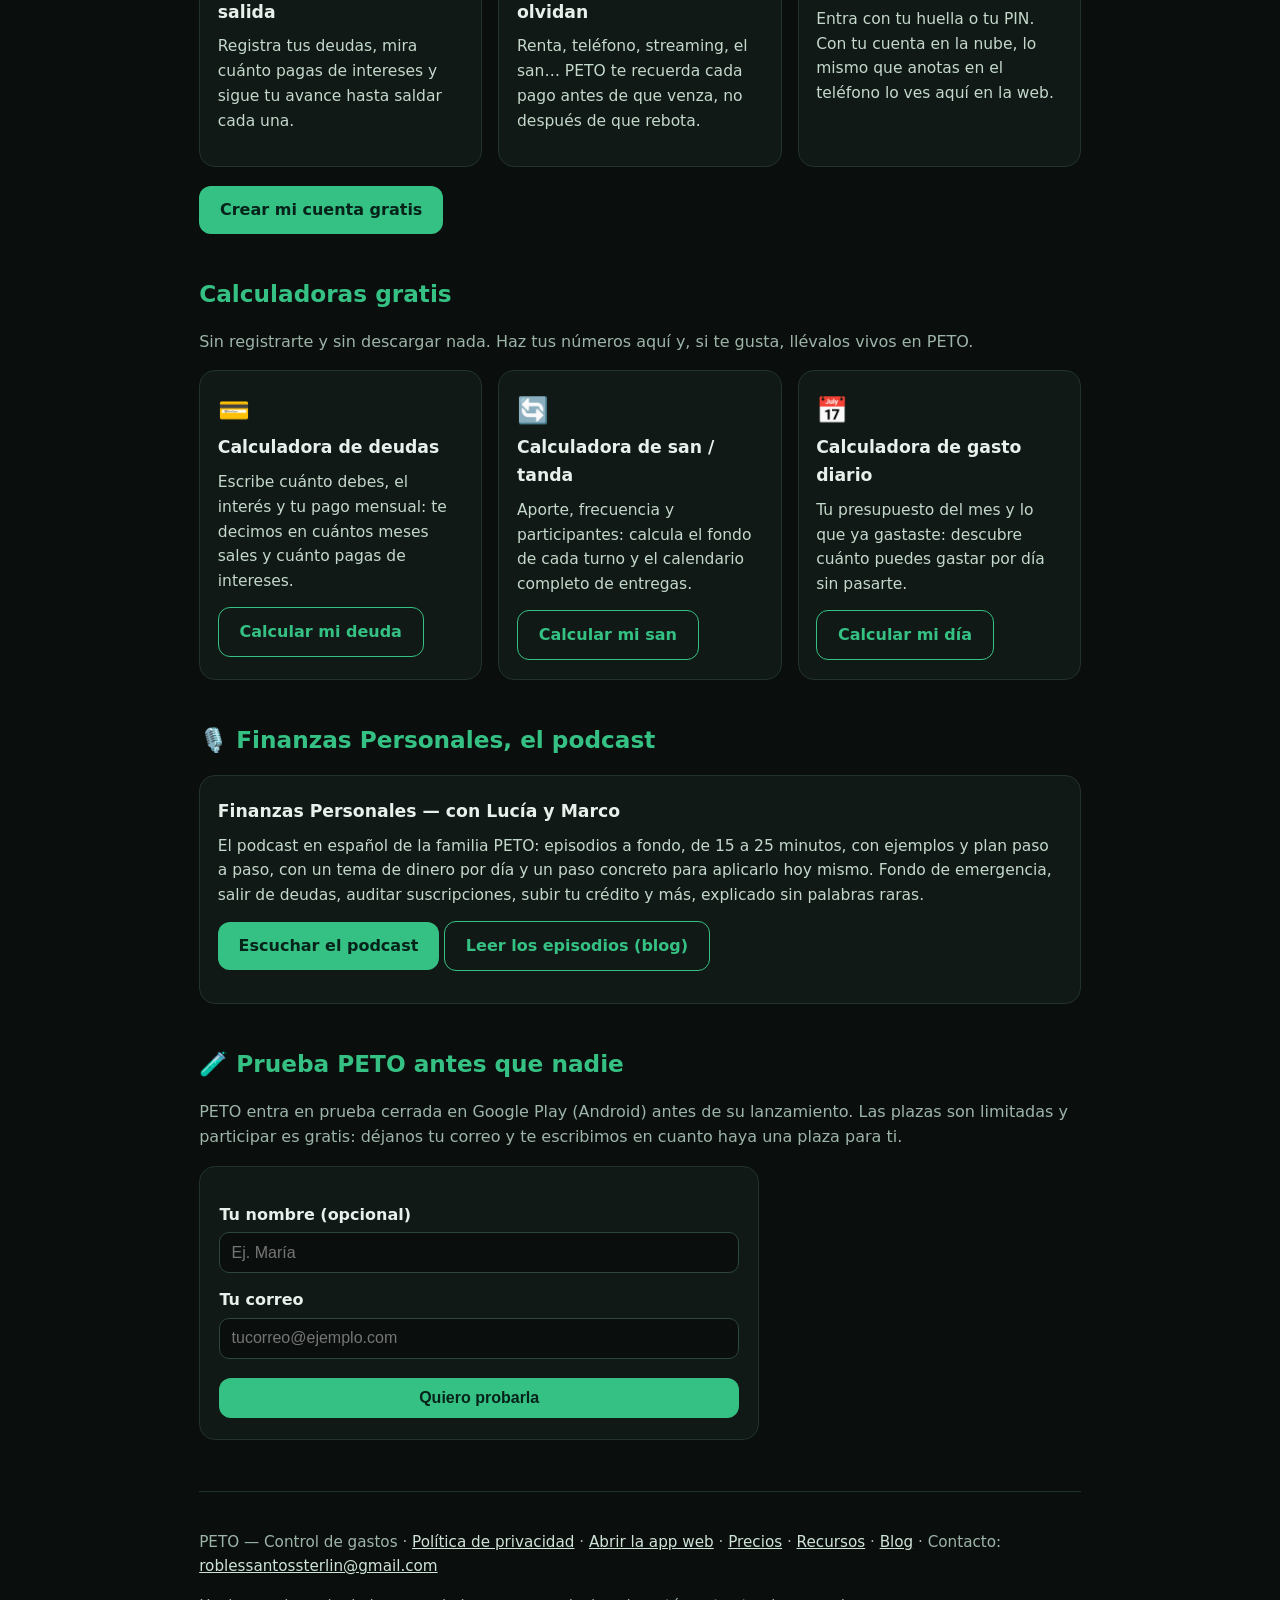
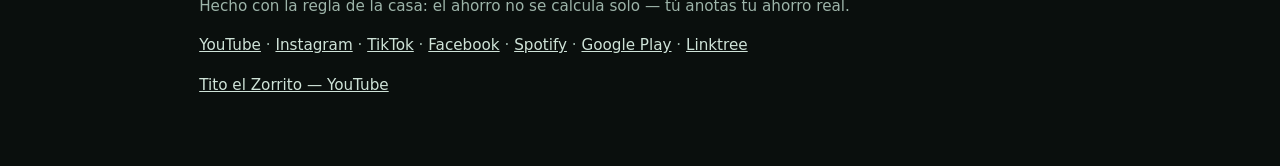
==== commit 51dc1a4c: "Pie de página: correo de contacto del negocio roblessantossterlin@gmail.com en la portada y las pági" ====
--- a/index.html
+++ b/index.html
@@ -134,7 +134,7 @@
   </section>
 
   <footer class="site">
-    <p data-i18n="foot_1">PETO — Control de gastos · <a href="privacidad/">Política de privacidad</a> · <a href="app/">Abrir la app web</a> · <a href="precios/">Precios</a> · <a href="recursos/">Recursos</a> · <a href="blog/">Blog</a> · Contacto: <a href="mailto:sterlinrobles05@gmail.com">sterlinrobles05@gmail.com</a></p>
+    <p data-i18n="foot_1">PETO — Control de gastos · <a href="privacidad/">Política de privacidad</a> · <a href="app/">Abrir la app web</a> · <a href="precios/">Precios</a> · <a href="recursos/">Recursos</a> · <a href="blog/">Blog</a> · Contacto: <a href="mailto:roblessantossterlin@gmail.com">roblessantossterlin@gmail.com</a></p>
     <p data-i18n="foot_2">Hecho con la regla de la casa: el ahorro no se calcula solo — tú anotas tu ahorro real.</p>
     <p><a href="https://www.youtube.com/@PetoFinanzas" target="_blank" rel="noopener">YouTube</a> · <a href="https://www.instagram.com/peto_finanzas" target="_blank" rel="noopener">Instagram</a> · <a href="https://www.tiktok.com/@peto.finanzas" target="_blank" rel="noopener">TikTok</a> · <a href="https://www.facebook.com/profile.php?id=286141488762368" target="_blank" rel="noopener">Facebook</a> · <a href="https://open.spotify.com/show/5w84Exlg8CP02lRueF1Sc3" target="_blank" rel="noopener">Spotify</a> · <a href="https://play.google.com/store/apps/details?id=app.peto" target="_blank" rel="noopener">Google Play</a> · <a href="https://linktr.ee/petofinanzas" target="_blank" rel="noopener">Linktree</a></p>
     <p><a href="https://www.youtube.com/@TitoElZorritoCanciones" target="_blank" rel="noopener">Tito el Zorrito — YouTube</a></p>
@@ -188,7 +188,7 @@
     pod_p: 'El podcast en español de la familia PETO: episodios a fondo, de 15 a 25 minutos, con ejemplos y plan paso a paso, con un tema de dinero por día y un paso concreto para aplicarlo hoy mismo. Fondo de emergencia, salir de deudas, auditar suscripciones, subir tu crédito y más, explicado sin palabras raras.',
     pod_btn: 'Escuchar el podcast',
     pod_blog_btn: 'Leer los episodios (blog)',
-    foot_1: 'PETO — Control de gastos · <a href="privacidad/">Política de privacidad</a> · <a href="app/">Abrir la app web</a> · <a href="precios/">Precios</a> · <a href="recursos/">Recursos</a> · <a href="blog/">Blog</a> · Contacto: <a href="mailto:sterlinrobles05@gmail.com">sterlinrobles05@gmail.com</a>',
+    foot_1: 'PETO — Control de gastos · <a href="privacidad/">Política de privacidad</a> · <a href="app/">Abrir la app web</a> · <a href="precios/">Precios</a> · <a href="recursos/">Recursos</a> · <a href="blog/">Blog</a> · Contacto: <a href="mailto:roblessantossterlin@gmail.com">roblessantossterlin@gmail.com</a>',
     foot_2: 'Hecho con la regla de la casa: el ahorro no se calcula solo — tú anotas tu ahorro real.',
     tst_h2: '🧪 Prueba PETO antes que nadie',
     tst_sub: 'PETO entra en prueba cerrada en Google Play (Android) antes de su lanzamiento. Las plazas son limitadas y participar es gratis: déjanos tu correo y te escribimos en cuanto haya una plaza para ti.',
@@ -247,7 +247,7 @@
     pod_p: 'Il podcast in spagnolo della famiglia PETO: episodi a fondo, da 15 a 25 minuti, con esempi e un piano passo dopo passo, con un tema di denaro al giorno e un passo concreto da applicare oggi stesso. Fondo di emergenza, uscire dai debiti, controllare gli abbonamenti, migliorare il tuo punteggio di credito e altro ancora, spiegato senza parole difficili.',
     pod_btn: 'Ascolta il podcast',
     pod_blog_btn: 'Leggi gli episodi (blog)',
-    foot_1: 'PETO — Controllo delle spese · <a href="privacidad/">Informativa sulla privacy</a> · <a href="app/">Apri l\'app web</a> · <a href="precios/">Prezzi</a> · <a href="recursos/">Risorse</a> · <a href="blog/">Blog</a> · Contatto: <a href="mailto:sterlinrobles05@gmail.com">sterlinrobles05@gmail.com</a>',
+    foot_1: 'PETO — Controllo delle spese · <a href="privacidad/">Informativa sulla privacy</a> · <a href="app/">Apri l\'app web</a> · <a href="precios/">Prezzi</a> · <a href="recursos/">Risorse</a> · <a href="blog/">Blog</a> · Contatto: <a href="mailto:roblessantossterlin@gmail.com">roblessantossterlin@gmail.com</a>',
     foot_2: 'Fatto con la regola di casa: il risparmio non si calcola da solo — sei tu ad annotare il tuo risparmio reale.',
     tst_h2: '🧪 Prova PETO prima di tutti',
     tst_sub: 'PETO entra in test chiuso su Google Play (Android) prima del lancio. I posti sono limitati e partecipare è gratis: lasciaci la tua email e ti scriveremo appena c\'è un posto per te.',
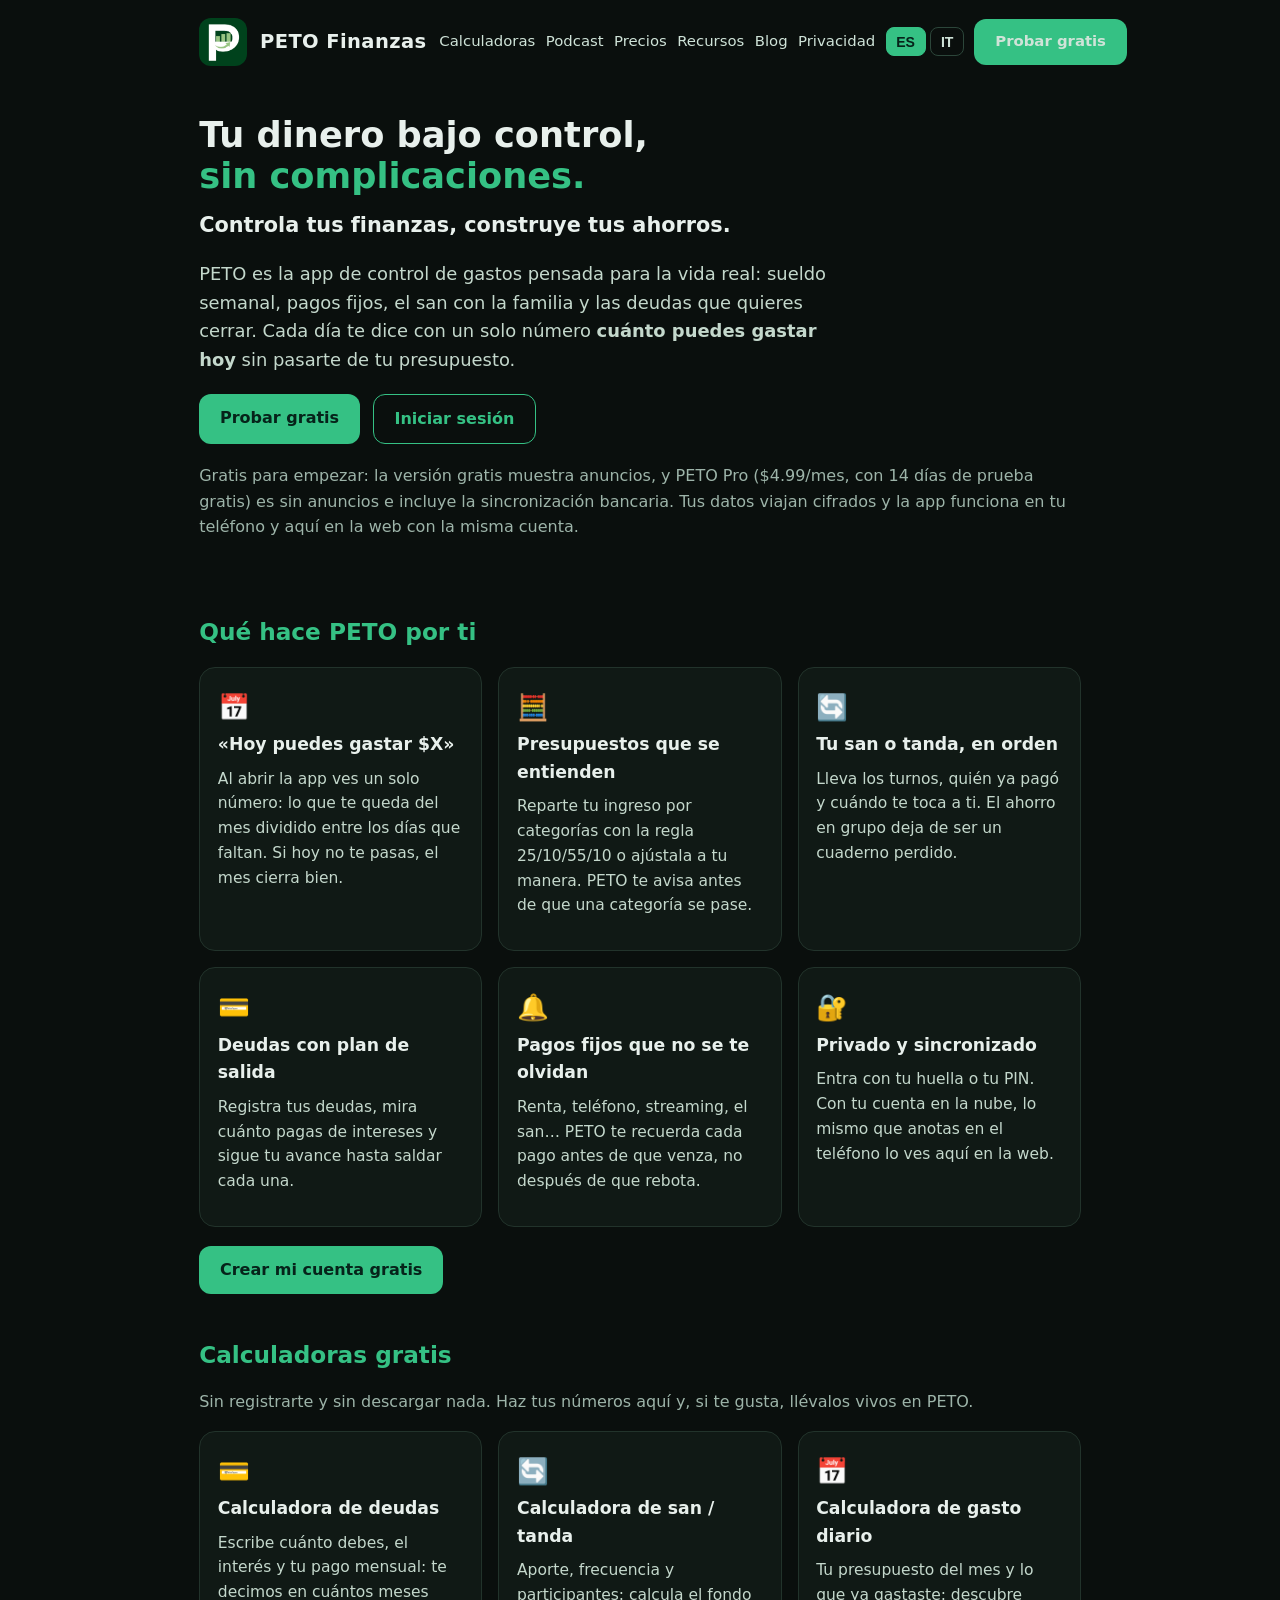
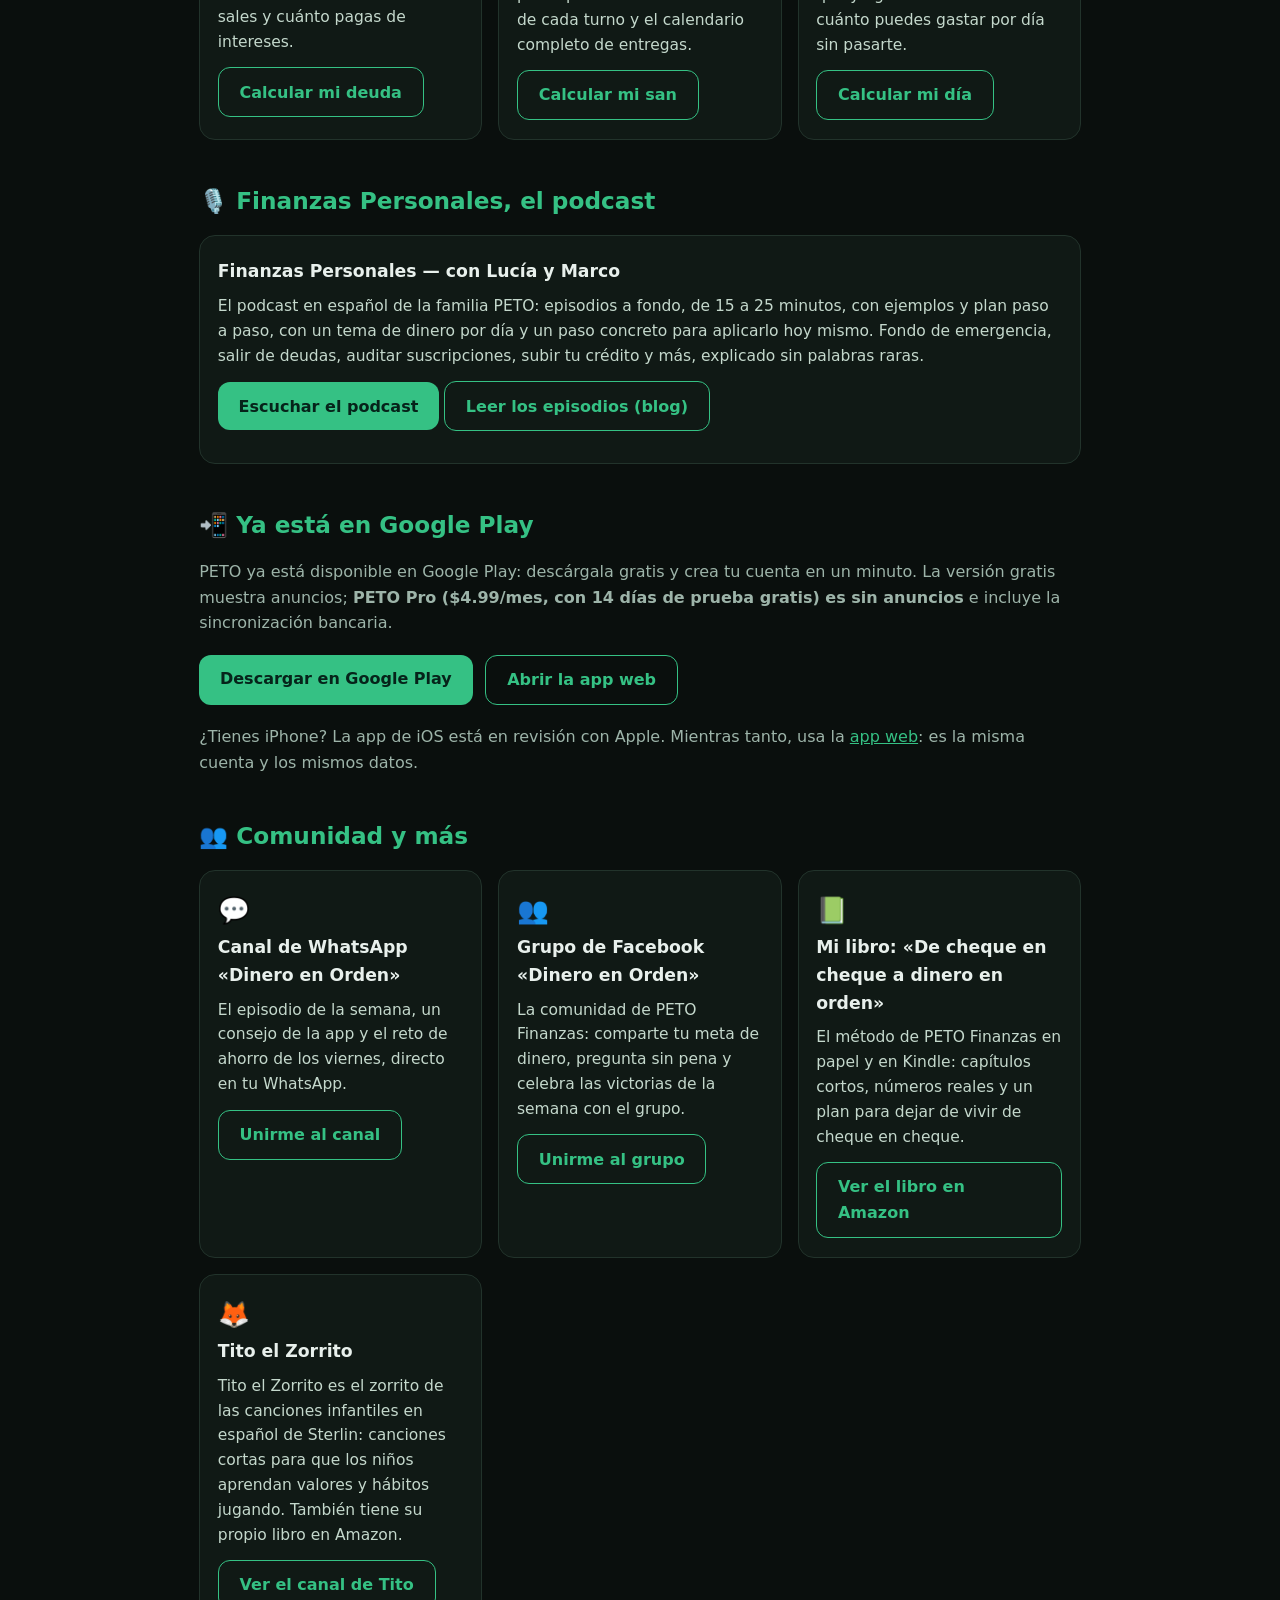
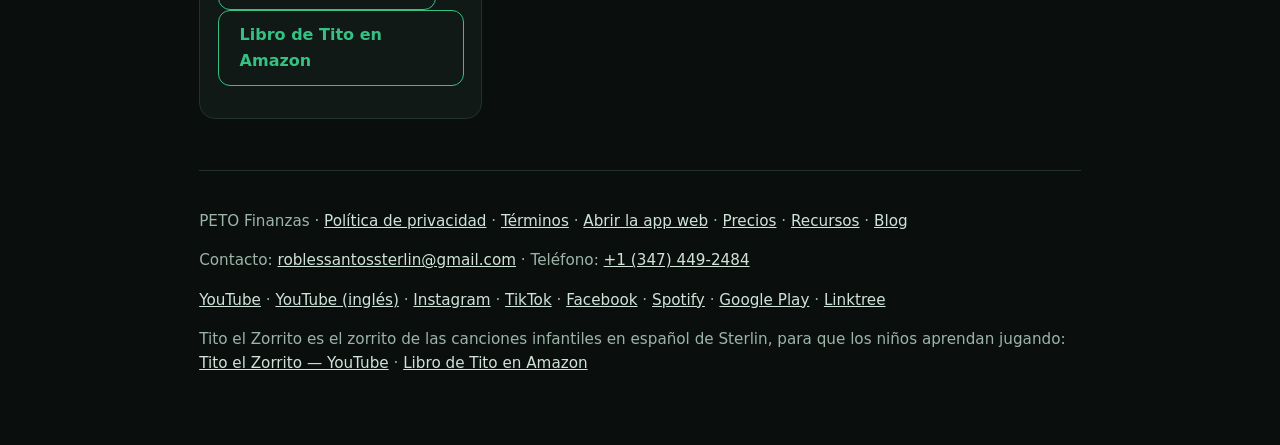
==== commit bf47731c: "Bloques 1,2,3,5,7: hero sin «Sin anuncios» y con precio Pro/prueba/sync, fuera sección de prueba cer" ====
--- a/index.html
+++ b/index.html
@@ -18,33 +18,33 @@
 <body>
 <div class="wrap">
   <header class="site">
-    <img src="logo.png" alt="Logo de PETO" data-i18n-attr="alt:alt_logo">
-    <a class="brand" href="./">PETO</a>
-    <nav>
-      <a href="#calculadoras" data-i18n="nav_calc">Calculadoras</a>
-      <a href="#podcast" data-i18n="nav_podcast">Podcast</a>
-      <a href="precios/" data-i18n="nav_precios">Precios</a>
-      <a href="recursos/" data-i18n="nav_recursos">Recursos</a>
-      <a href="blog/" data-i18n="nav_blog">Blog</a>
-      <a href="privacidad/" data-i18n="nav_priv">Privacidad</a>
+    <img src="/logo.png" alt="Logo de PETO Finanzas" data-i18n-attr="alt:alt_logo">
+    <a class="brand" href="/">PETO Finanzas</a>
+    <button class="nav-toggle" type="button" aria-label="Abrir menú" aria-expanded="false" aria-controls="nav-principal">☰</button>
+    <nav id="nav-principal">
+      <a href="/#calculadoras" data-i18n="nav_calc">Calculadoras</a>
+      <a href="/#podcast" data-i18n="nav_podcast">Podcast</a>
+      <a href="/precios/" data-i18n="nav_precios">Precios</a>
+      <a href="/recursos/" data-i18n="nav_recursos">Recursos</a>
+      <a href="/blog/" data-i18n="nav_blog">Blog</a>
+      <a href="/privacidad/" data-i18n="nav_priv">Privacidad</a>
       <span class="lang-switch" role="group" aria-label="Idioma / Lingua">
         <button type="button" data-lang-btn="es">ES</button>
         <button type="button" data-lang-btn="it">IT</button>
       </span>
-      <a class="btn" href="app/" data-i18n="btn_probar">Probar gratis</a>
-      <a class="btn ghost" href="app/?login=1" data-i18n="btn_login">Iniciar sesión</a>
+      <a class="btn" href="/app/" data-i18n="btn_probar">Probar gratis</a>
     </nav>
   </header>
 
   <div class="hero">
     <h1 data-i18n="hero_h1">Tu dinero bajo control,<br><span class="verde">sin complicaciones.</span></h1>
+    <p class="hero-tag" data-i18n="hero_tag">Controla tus finanzas, construye tus ahorros.</p>
     <p class="sub" data-i18n="hero_sub">PETO es la app de control de gastos pensada para la vida real: sueldo semanal, pagos fijos, el san con la familia y las deudas que quieres cerrar. Cada día te dice con un solo número <strong>cuánto puedes gastar hoy</strong> sin pasarte de tu presupuesto.</p>
     <div class="cta-row">
       <a class="btn" href="app/" data-i18n="btn_probar">Probar gratis</a>
       <a class="btn ghost" href="app/?login=1" data-i18n="btn_login">Iniciar sesión</a>
     </div>
-    <img class="banner" src="portada.png" alt="PETO — Control de gastos" data-i18n-attr="alt:alt_banner">
-    <p class="muted" data-i18n="hero_nota">Gratis. Sin anuncios. Tus datos viajan cifrados y la app funciona en tu teléfono y aquí en la web con la misma cuenta.</p>
+    <p class="muted" data-i18n="hero_nota">Gratis para empezar: la versión gratis muestra anuncios, y PETO Pro ($4.99/mes, con 14 días de prueba gratis) es sin anuncios e incluye la sincronización bancaria. Tus datos viajan cifrados y la app funciona en tu teléfono y aquí en la web con la misma cuenta.</p>
   </div>
 
   <section id="que-es">
@@ -120,24 +120,51 @@
     </div>
   </section>
 
-  <section id="prueba">
-    <h2 data-i18n="tst_h2">🧪 Prueba PETO antes que nadie</h2>
-    <p class="muted" data-i18n="tst_sub">PETO entra en prueba cerrada en Google Play (Android) antes de su lanzamiento. Las plazas son limitadas y participar es gratis: déjanos tu correo y te escribimos en cuanto haya una plaza para ti.</p>
-    <form class="calc" id="form-testers">
-      <label for="tst-nombre" data-i18n="tst_nombre_l">Tu nombre (opcional)</label>
-      <input id="tst-nombre" type="text" autocomplete="name" placeholder="Ej. María" data-i18n-attr="placeholder:tst_nombre_ph">
-      <label for="tst-email" data-i18n="tst_email_l">Tu correo</label>
-      <input id="tst-email" type="email" autocomplete="email" placeholder="tucorreo@ejemplo.com" data-i18n-attr="placeholder:tst_email_ph" required>
-      <button class="btn" type="submit" data-i18n="tst_btn">Quiero probarla</button>
-    </form>
-    <div class="resultado" id="tst-resultado"></div>
+  <section id="descargar">
+    <h2 data-i18n="dl_h2">📲 Ya está en Google Play</h2>
+    <p class="muted" data-i18n="dl_sub">PETO ya está disponible en Google Play: descárgala gratis y crea tu cuenta en un minuto. La versión gratis muestra anuncios; <strong>PETO Pro ($4.99/mes, con 14 días de prueba gratis) es sin anuncios</strong> e incluye la sincronización bancaria.</p>
+    <div class="cta-row">
+      <a class="btn" href="https://play.google.com/store/apps/details?id=app.peto" target="_blank" rel="noopener" data-i18n="dl_btn">Descargar en Google Play</a>
+      <a class="btn ghost" href="app/" data-i18n="btn_abrir">Abrir la app web</a>
+    </div>
+    <p class="muted" data-i18n="dl_ios">¿Tienes iPhone? La app de iOS está en revisión con Apple. Mientras tanto, usa la <a href="app/">app web</a>: es la misma cuenta y los mismos datos.</p>
+  </section>
+
+  <section id="comunidad">
+    <h2 data-i18n="com_h2">👥 Comunidad y más</h2>
+    <div class="grid">
+      <div class="card">
+        <div class="emoji">💬</div>
+        <h3 data-i18n="com1_t">Canal de WhatsApp «Dinero en Orden»</h3>
+        <p data-i18n="com1_p">El episodio de la semana, un consejo de la app y el reto de ahorro de los viernes, directo en tu WhatsApp.</p>
+        <a class="btn ghost" href="https://whatsapp.com/channel/0029Vb95p7c5fM5gIzzMaQ2O" target="_blank" rel="noopener" data-i18n="com1_btn">Unirme al canal</a>
+      </div>
+      <div class="card">
+        <div class="emoji">👥</div>
+        <h3 data-i18n="com2_t">Grupo de Facebook «Dinero en Orden»</h3>
+        <p data-i18n="com2_p">La comunidad de PETO Finanzas: comparte tu meta de dinero, pregunta sin pena y celebra las victorias de la semana con el grupo.</p>
+        <a class="btn ghost" href="https://www.facebook.com/share/g/1Eq7WNgLGG/" target="_blank" rel="noopener" data-i18n="com2_btn">Unirme al grupo</a>
+      </div>
+      <div class="card">
+        <div class="emoji">📗</div>
+        <h3 data-i18n="com3_t">Mi libro: «De cheque en cheque a dinero en orden»</h3>
+        <p data-i18n="com3_p">El método de PETO Finanzas en papel y en Kindle: capítulos cortos, números reales y un plan para dejar de vivir de cheque en cheque.</p>
+        <a class="btn ghost" href="https://www.amazon.com/dp/B0HSKN49JK" target="_blank" rel="noopener" data-i18n="com3_btn">Ver el libro en Amazon</a>
+      </div>
+      <div class="card">
+        <div class="emoji">🦊</div>
+        <h3 data-i18n="com4_t">Tito el Zorrito</h3>
+        <p data-i18n="com4_p">Tito el Zorrito es el zorrito de las canciones infantiles en español de Sterlin: canciones cortas para que los niños aprendan valores y hábitos jugando. También tiene su propio libro en Amazon.</p>
+        <p><a class="btn ghost" href="https://www.youtube.com/@TitoElZorritoCanciones" target="_blank" rel="noopener" data-i18n="com4_btn">Ver el canal de Tito</a> <a class="btn ghost" href="https://www.amazon.com/dp/B0HS2ZQG93" target="_blank" rel="noopener" data-i18n="com5_btn">Libro de Tito en Amazon</a></p>
+      </div>
+    </div>
   </section>
 
   <footer class="site">
-    <p data-i18n="foot_1">PETO — Control de gastos · <a href="privacidad/">Política de privacidad</a> · <a href="app/">Abrir la app web</a> · <a href="precios/">Precios</a> · <a href="recursos/">Recursos</a> · <a href="blog/">Blog</a> · Contacto: <a href="mailto:roblessantossterlin@gmail.com">roblessantossterlin@gmail.com</a></p>
-    <p data-i18n="foot_2">Hecho con la regla de la casa: el ahorro no se calcula solo — tú anotas tu ahorro real.</p>
-    <p><a href="https://www.youtube.com/@PetoFinanzas" target="_blank" rel="noopener">YouTube</a> · <a href="https://www.instagram.com/peto_finanzas" target="_blank" rel="noopener">Instagram</a> · <a href="https://www.tiktok.com/@peto.finanzas" target="_blank" rel="noopener">TikTok</a> · <a href="https://www.facebook.com/profile.php?id=286141488762368" target="_blank" rel="noopener">Facebook</a> · <a href="https://open.spotify.com/show/5w84Exlg8CP02lRueF1Sc3" target="_blank" rel="noopener">Spotify</a> · <a href="https://play.google.com/store/apps/details?id=app.peto" target="_blank" rel="noopener">Google Play</a> · <a href="https://linktr.ee/petofinanzas" target="_blank" rel="noopener">Linktree</a></p>
-    <p><a href="https://www.youtube.com/@TitoElZorritoCanciones" target="_blank" rel="noopener">Tito el Zorrito — YouTube</a></p>
+    <p data-i18n="foot_1">PETO Finanzas · <a href="/privacidad/">Política de privacidad</a> · <a href="/terminos/">Términos</a> · <a href="/app/">Abrir la app web</a> · <a href="/precios/">Precios</a> · <a href="/recursos/">Recursos</a> · <a href="/blog/">Blog</a></p>
+    <p data-i18n="foot_2">Contacto: <a href="mailto:roblessantossterlin@gmail.com">roblessantossterlin@gmail.com</a> · Teléfono: <a href="tel:+13474492484">+1 (347) 449-2484</a></p>
+    <p><a href="https://www.youtube.com/@PetoFinanzas" target="_blank" rel="noopener">YouTube</a> · <a href="https://www.youtube.com/@PETOFinances" target="_blank" rel="noopener">YouTube (inglés)</a> · <a href="https://www.instagram.com/peto_finanzas" target="_blank" rel="noopener">Instagram</a> · <a href="https://www.tiktok.com/@peto.finanzas" target="_blank" rel="noopener">TikTok</a> · <a href="https://www.facebook.com/share/g/1Eq7WNgLGG/" target="_blank" rel="noopener">Facebook</a> · <a href="https://open.spotify.com/show/5w84Exlg8CP02lRueF1Sc3" target="_blank" rel="noopener">Spotify</a> · <a href="https://play.google.com/store/apps/details?id=app.peto" target="_blank" rel="noopener">Google Play</a> · <a href="https://linktr.ee/petofinanzas" target="_blank" rel="noopener">Linktree</a></p>
+    <p data-i18n="foot_3">Tito el Zorrito es el zorrito de las canciones infantiles en español de Sterlin, para que los niños aprendan jugando: <a href="https://www.youtube.com/@TitoElZorritoCanciones" target="_blank" rel="noopener">Tito el Zorrito — YouTube</a> · <a href="https://www.amazon.com/dp/B0HS2ZQG93" target="_blank" rel="noopener">Libro de Tito en Amazon</a></p>
   </footer>
 </div>
 <script>
@@ -145,20 +172,21 @@
   es: {
     __title: 'PETO — Control de gastos, presupuestos y tu san bajo control',
     __desc: 'PETO es tu app gratuita de control de gastos: presupuestos por categoría, pagos fijos con avisos, tu san o tanda, calculadora de deudas y un número claro cada día: cuánto puedes gastar hoy. En tu teléfono y en la web, con la misma cuenta.',
-    alt_logo: 'Logo de PETO',
-    alt_banner: 'PETO — Control de gastos',
+    alt_logo: 'Logo de PETO Finanzas',
+    hero_tag: 'Controla tus finanzas, construye tus ahorros.',
     nav_calc: 'Calculadoras',
     nav_podcast: 'Podcast',
     nav_precios: 'Precios',
     nav_recursos: 'Recursos',
     nav_blog: 'Blog',
     nav_priv: 'Privacidad',
-    btn_probar: 'Probar gratis', btn_login: 'Iniciar sesión',
+    btn_probar: 'Probar gratis',
+    btn_login: 'Iniciar sesión', btn_login: 'Iniciar sesión',
     btn_ver: 'Ver la app',
     btn_crear: 'Crear mi cuenta gratis',
     hero_h1: 'Tu dinero bajo control,<br><span class="verde">sin complicaciones.</span>',
     hero_sub: 'PETO es la app de control de gastos pensada para la vida real: sueldo semanal, pagos fijos, el san con la familia y las deudas que quieres cerrar. Cada día te dice con un solo número <strong>cuánto puedes gastar hoy</strong> sin pasarte de tu presupuesto.',
-    hero_nota: 'Gratis. Sin anuncios. Tus datos viajan cifrados y la app funciona en tu teléfono y aquí en la web con la misma cuenta.',
+    hero_nota: 'Gratis para empezar: la versión gratis muestra anuncios, y PETO Pro ($4.99/mes, con 14 días de prueba gratis) es sin anuncios e incluye la sincronización bancaria. Tus datos viajan cifrados y la app funciona en tu teléfono y aquí en la web con la misma cuenta.',
     que_h2: 'Qué hace PETO por ti',
     c1_t: '«Hoy puedes gastar $X»',
     c1_p: 'Al abrir la app ves un solo número: lo que te queda del mes dividido entre los días que faltan. Si hoy no te pasas, el mes cierra bien.',
@@ -188,8 +216,28 @@
     pod_p: 'El podcast en español de la familia PETO: episodios a fondo, de 15 a 25 minutos, con ejemplos y plan paso a paso, con un tema de dinero por día y un paso concreto para aplicarlo hoy mismo. Fondo de emergencia, salir de deudas, auditar suscripciones, subir tu crédito y más, explicado sin palabras raras.',
     pod_btn: 'Escuchar el podcast',
     pod_blog_btn: 'Leer los episodios (blog)',
-    foot_1: 'PETO — Control de gastos · <a href="privacidad/">Política de privacidad</a> · <a href="app/">Abrir la app web</a> · <a href="precios/">Precios</a> · <a href="recursos/">Recursos</a> · <a href="blog/">Blog</a> · Contacto: <a href="mailto:roblessantossterlin@gmail.com">roblessantossterlin@gmail.com</a>',
-    foot_2: 'Hecho con la regla de la casa: el ahorro no se calcula solo — tú anotas tu ahorro real.',
+    foot_1: 'PETO Finanzas · <a href="/privacidad/">Política de privacidad</a> · <a href="/terminos/">Términos</a> · <a href="/app/">Abrir la app web</a> · <a href="/precios/">Precios</a> · <a href="/recursos/">Recursos</a> · <a href="/blog/">Blog</a>',
+    foot_2: 'Contacto: <a href="mailto:roblessantossterlin@gmail.com">roblessantossterlin@gmail.com</a> · Teléfono: <a href="tel:+13474492484">+1 (347) 449-2484</a>',
+    foot_3: 'Tito el Zorrito es el zorrito de las canciones infantiles en español de Sterlin, para que los niños aprendan jugando: <a href="https://www.youtube.com/@TitoElZorritoCanciones" target="_blank" rel="noopener">Tito el Zorrito — YouTube</a> · <a href="https://www.amazon.com/dp/B0HS2ZQG93" target="_blank" rel="noopener">Libro de Tito en Amazon</a>',
+    btn_abrir: 'Abrir la app web',
+    dl_h2: '📲 Ya está en Google Play',
+    dl_sub: 'PETO ya está disponible en Google Play: descárgala gratis y crea tu cuenta en un minuto. La versión gratis muestra anuncios; <strong>PETO Pro ($4.99/mes, con 14 días de prueba gratis) es sin anuncios</strong> e incluye la sincronización bancaria.',
+    dl_btn: 'Descargar en Google Play',
+    dl_ios: '¿Tienes iPhone? La app de iOS está en revisión con Apple. Mientras tanto, usa la <a href="app/">app web</a>: es la misma cuenta y los mismos datos.',
+    com_h2: '👥 Comunidad y más',
+    com1_t: 'Canal de WhatsApp «Dinero en Orden»',
+    com1_p: 'El episodio de la semana, un consejo de la app y el reto de ahorro de los viernes, directo en tu WhatsApp.',
+    com1_btn: 'Unirme al canal',
+    com2_t: 'Grupo de Facebook «Dinero en Orden»',
+    com2_p: 'La comunidad de PETO Finanzas: comparte tu meta de dinero, pregunta sin pena y celebra las victorias de la semana con el grupo.',
+    com2_btn: 'Unirme al grupo',
+    com3_t: 'Mi libro: «De cheque en cheque a dinero en orden»',
+    com3_p: 'El método de PETO Finanzas en papel y en Kindle: capítulos cortos, números reales y un plan para dejar de vivir de cheque en cheque.',
+    com3_btn: 'Ver el libro en Amazon',
+    com4_t: 'Tito el Zorrito',
+    com4_p: 'Tito el Zorrito es el zorrito de las canciones infantiles en español de Sterlin: canciones cortas para que los niños aprendan valores y hábitos jugando. También tiene su propio libro en Amazon.',
+    com4_btn: 'Ver el canal de Tito',
+    com5_btn: 'Libro de Tito en Amazon',
     tst_h2: '🧪 Prueba PETO antes que nadie',
     tst_sub: 'PETO entra en prueba cerrada en Google Play (Android) antes de su lanzamiento. Las plazas son limitadas y participar es gratis: déjanos tu correo y te escribimos en cuanto haya una plaza para ti.',
     tst_nombre_l: 'Tu nombre (opcional)',
@@ -204,20 +252,21 @@
   it: {
     __title: 'PETO — Controllo delle spese, budget e il tuo san sotto controllo',
     __desc: 'PETO è la tua app gratuita per il controllo delle spese: budget per categoria, pagamenti fissi con avvisi, il tuo san o tanda, calcolatore di debiti e un numero chiaro ogni giorno: quanto puoi spendere oggi. Sul tuo telefono e sul web, con lo stesso account.',
-    alt_logo: 'Logo di PETO',
-    alt_banner: 'PETO — Controllo delle spese',
+    alt_logo: 'Logo di PETO Finanzas',
+    hero_tag: 'Controlla le tue finanze, costruisci i tuoi risparmi.',
     nav_calc: 'Calcolatori',
     nav_podcast: 'Podcast',
     nav_precios: 'Prezzi',
     nav_recursos: 'Risorse',
     nav_blog: 'Blog',
     nav_priv: 'Privacy',
-    btn_probar: 'Prova gratis', btn_login: 'Accedi',
+    btn_probar: 'Prova gratis',
+    btn_login: 'Accedi', btn_login: 'Accedi',
     btn_ver: 'Vedi l\'app',
     btn_crear: 'Crea il mio account gratis',
     hero_h1: 'I tuoi soldi sotto controllo,<br><span class="verde">senza complicazioni.</span>',
     hero_sub: 'PETO è l\'app per il controllo delle spese pensata per la vita reale: stipendio settimanale, pagamenti fissi, il san con la famiglia e i debiti che vuoi chiudere. Ogni giorno ti dice con un solo numero <strong>quanto puoi spendere oggi</strong> senza sforare il tuo budget.',
-    hero_nota: 'Gratis. Senza pubblicità. I tuoi dati viaggiano cifrati e l\'app funziona sul tuo telefono e qui sul web con lo stesso account.',
+    hero_nota: 'Gratis per iniziare: la versione gratuita mostra annunci, e PETO Pro ($4,99/mese, con 14 giorni di prova gratuita) è senza pubblicità e include la sincronizzazione bancaria. I tuoi dati viaggiano cifrati e l\'app funziona sul tuo telefono e qui sul web con lo stesso account.',
     que_h2: 'Cosa fa PETO per te',
     c1_t: '«Oggi puoi spendere $X»',
     c1_p: 'Quando apri l\'app vedi un solo numero: quello che ti resta del mese diviso per i giorni che mancano. Se oggi non lo superi, il mese si chiude bene.',
@@ -247,8 +296,28 @@
     pod_p: 'Il podcast in spagnolo della famiglia PETO: episodi a fondo, da 15 a 25 minuti, con esempi e un piano passo dopo passo, con un tema di denaro al giorno e un passo concreto da applicare oggi stesso. Fondo di emergenza, uscire dai debiti, controllare gli abbonamenti, migliorare il tuo punteggio di credito e altro ancora, spiegato senza parole difficili.',
     pod_btn: 'Ascolta il podcast',
     pod_blog_btn: 'Leggi gli episodi (blog)',
-    foot_1: 'PETO — Controllo delle spese · <a href="privacidad/">Informativa sulla privacy</a> · <a href="app/">Apri l\'app web</a> · <a href="precios/">Prezzi</a> · <a href="recursos/">Risorse</a> · <a href="blog/">Blog</a> · Contatto: <a href="mailto:roblessantossterlin@gmail.com">roblessantossterlin@gmail.com</a>',
-    foot_2: 'Fatto con la regola di casa: il risparmio non si calcola da solo — sei tu ad annotare il tuo risparmio reale.',
+    foot_1: 'PETO Finanzas · <a href="/privacidad/">Informativa sulla privacy</a> · <a href="/terminos/">Termini</a> · <a href="/app/">Apri l\'app web</a> · <a href="/precios/">Prezzi</a> · <a href="/recursos/">Risorse</a> · <a href="/blog/">Blog</a>',
+    foot_2: 'Contatto: <a href="mailto:roblessantossterlin@gmail.com">roblessantossterlin@gmail.com</a> · Telefono: <a href="tel:+13474492484">+1 (347) 449-2484</a>',
+    foot_3: 'Tito el Zorrito è il volpino delle canzoni per bambini in spagnolo di Sterlin, perché i bambini imparino giocando: <a href="https://www.youtube.com/@TitoElZorritoCanciones" target="_blank" rel="noopener">Tito el Zorrito — YouTube</a> · <a href="https://www.amazon.com/dp/B0HS2ZQG93" target="_blank" rel="noopener">Libro di Tito su Amazon</a>',
+    btn_abrir: 'Apri l\'app web',
+    dl_h2: '📲 È già su Google Play',
+    dl_sub: 'PETO è già disponibile su Google Play: scaricala gratis e crea il tuo account in un minuto. La versione gratuita mostra annunci; <strong>PETO Pro ($4,99/mese, con 14 giorni di prova gratuita) è senza pubblicità</strong> e include la sincronizzazione bancaria.',
+    dl_btn: 'Scarica da Google Play',
+    dl_ios: 'Hai un iPhone? L\'app iOS è in revisione da Apple. Nel frattempo usa l\'<a href="app/">app web</a>: è lo stesso account e gli stessi dati.',
+    com_h2: '👥 Comunità e altro',
+    com1_t: 'Canale WhatsApp «Dinero en Orden»',
+    com1_p: 'L\'episodio della settimana, un consiglio dell\'app e la sfida di risparmio del venerdì, direttamente sul tuo WhatsApp.',
+    com1_btn: 'Entra nel canale',
+    com2_t: 'Gruppo Facebook «Dinero en Orden»',
+    com2_p: 'La comunità di PETO Finanzas: condividi il tuo obiettivo di denaro, chiedi senza imbarazzo e celebra le vittorie della settimana con il gruppo.',
+    com2_btn: 'Entra nel gruppo',
+    com3_t: 'Il mio libro: «De cheque en cheque a dinero en orden»',
+    com3_p: 'Il metodo di PETO Finanzas su carta e su Kindle: capitoli brevi, numeri reali e un piano per smettere di vivere da stipendio a stipendio.',
+    com3_btn: 'Vedi il libro su Amazon',
+    com4_t: 'Tito el Zorrito',
+    com4_p: 'Tito el Zorrito è il volpino delle canzoni per bambini in spagnolo di Sterlin: canzoni brevi perché i bambini imparino valori e abitudini giocando. Ha anche un suo libro su Amazon.',
+    com4_btn: 'Vedi il canale di Tito',
+    com5_btn: 'Libro di Tito su Amazon',
     tst_h2: '🧪 Prova PETO prima di tutti',
     tst_sub: 'PETO entra in test chiuso su Google Play (Android) prima del lancio. I posti sono limitati e partecipare è gratis: lasciaci la tua email e ti scriveremo appena c\'è un posto per te.',
     tst_nombre_l: 'Il tuo nome (facoltativo)',
@@ -277,66 +346,5 @@
 };
 </script>
 <script src="i18n.js"></script>
-<script>
-/* Formulario de testers (sección #prueba): inserta el correo en Supabase,
-   tabla tester_signups. La llave anónima es pública a propósito: con RLS
-   solo permite INSERT en esa tabla (nadie puede leer la lista por la API).
-   Sin recarga de página; los mensajes salen en el idioma activo del sitio. */
-(function () {
-  'use strict';
-  var SUPABASE_URL = 'https://sboldltkywwjnslairlg.supabase.co';
-  var SUPABASE_ANON = 'eyJhbGciOiJIUzI1NiIsInR5cCI6IkpXVCJ9.eyJpc3MiOiJzdXBhYmFzZSIsInJlZiI6InNib2xkbHRreXd3am5zbGFpcmxnIiwicm9sZSI6ImFub24iLCJpYXQiOjE3OTI3MTk1NzEsImV4cCI6MjEwODI5NTU3MX0.MuG3mn6X_GY0Q6YzI14VfWjrxKySjapH7GA5u2DPPe4';
-  var form = document.getElementById('form-testers');
-  if (!form) return;
-  var caja = document.getElementById('tst-resultado');
-
-  function texto(clave) {
-    var lang = (window.PETO_idioma && window.PETO_idioma()) || 'es';
-    var d = (window.PETO_TEXTOS && window.PETO_TEXTOS[lang]) || {};
-    if (d[clave] != null) return d[clave];
-    var es = (window.PETO_TEXTOS && window.PETO_TEXTOS.es) || {};
-    return es[clave] || '';
-  }
-
-  function mostrar(msg, esError) {
-    caja.innerHTML = '';
-    var p = document.createElement('p');
-    if (esError) p.className = 'error';
-    p.textContent = msg;
-    caja.appendChild(p);
-    caja.classList.add('visible');
-  }
-
-  form.addEventListener('submit', function (ev) {
-    ev.preventDefault();
-    var nombre = document.getElementById('tst-nombre').value.trim();
-    var email = document.getElementById('tst-email').value.trim().toLowerCase();
-    if (!email) return;
-    var datos = { email: email, source: 'web' };
-    if (nombre) datos.name = nombre;
-    fetch(SUPABASE_URL + '/rest/v1/tester_signups', {
-      method: 'POST',
-      headers: {
-        'apikey': SUPABASE_ANON,
-        'Authorization': 'Bearer ' + SUPABASE_ANON,
-        'Content-Type': 'application/json',
-        'Prefer': 'return=minimal'
-      },
-      body: JSON.stringify(datos)
-    }).then(function (resp) {
-      if (resp.status === 201) {
-        form.reset();
-        mostrar(texto('tst_ok'), false);
-      } else if (resp.status === 409) {
-        mostrar(texto('tst_dup'), false);
-      } else {
-        mostrar(texto('tst_err'), true);
-      }
-    }).catch(function () {
-      mostrar(texto('tst_err'), true);
-    });
-  });
-})();
-</script>
 </body>
 </html>
--- a/sitio.css
+++ b/sitio.css
@@ -3,11 +3,11 @@
 body{margin:0;font-family:system-ui,-apple-system,'Segoe UI',sans-serif;background:#0a0f0d;color:#e8f0ec;line-height:1.6}
 a{color:#35c184}
 .wrap{max-width:920px;margin:0 auto;padding:0 1.2rem 3rem}
-header.site{display:flex;align-items:center;gap:.8rem;padding:1.1rem 0;flex-wrap:wrap}
+header.site{display:flex;align-items:center;gap:.8rem;padding:1.1rem 0;flex-wrap:nowrap}
 header.site img{width:48px;height:48px;border-radius:12px}
-header.site .brand{font-size:1.35rem;font-weight:800;letter-spacing:.02em;color:#e8f0ec;text-decoration:none}
-header.site nav{margin-left:auto;display:flex;gap:1.1rem;flex-wrap:wrap;align-items:center}
-header.site nav a{color:#cfe3d8;text-decoration:none;font-size:.98rem}
+header.site .brand{font-size:1.22rem;font-weight:800;letter-spacing:.02em;color:#e8f0ec;text-decoration:none;white-space:nowrap}
+header.site nav{margin-left:auto;display:flex;gap:.65rem;flex-wrap:nowrap;align-items:center}
+header.site nav a{color:#cfe3d8;text-decoration:none;font-size:.93rem;white-space:nowrap}
 header.site nav a:hover{color:#35c184}
 .btn{display:inline-block;background:#35c184;color:#06231a;font-weight:700;text-decoration:none;padding:.7rem 1.3rem;border-radius:12px;border:none;cursor:pointer;font-size:1rem}
 .btn:hover{background:#2cab73}
@@ -53,3 +53,17 @@
 .card ul{margin:.4rem 0 .8rem;padding-left:1.15rem;color:#c4d8cc}
 .card li{margin:.32rem 0}
 .card.destacado{border-color:#35c184}
+
+/* Menú hamburguesa (24-nov-2026): la barra cabe en UNA línea en escritorio
+   y se colapsa a botón ☰ en pantallas estrechas. */
+.nav-toggle{display:none;background:transparent;border:1.5px solid #35c184;color:#35c184;border-radius:10px;font-size:1.3rem;line-height:1;padding:.45rem .75rem;cursor:pointer;margin-left:auto}
+.hero-tag{font-size:1.3rem;font-weight:700;color:#e8f0ec;margin:.2rem 0 .4rem}
+@media (max-width:980px){
+  header.site{flex-wrap:wrap}
+  .nav-toggle{display:inline-block}
+  header.site nav{display:none;width:100%;flex-direction:column;align-items:stretch;gap:.15rem;margin-left:0;padding-top:.7rem}
+  header.site nav.abierto{display:flex}
+  header.site nav a{padding:.55rem .2rem;font-size:1rem}
+  header.site nav .btn{text-align:center;margin-top:.35rem}
+  header.site nav .lang-switch{padding:.45rem 0}
+}
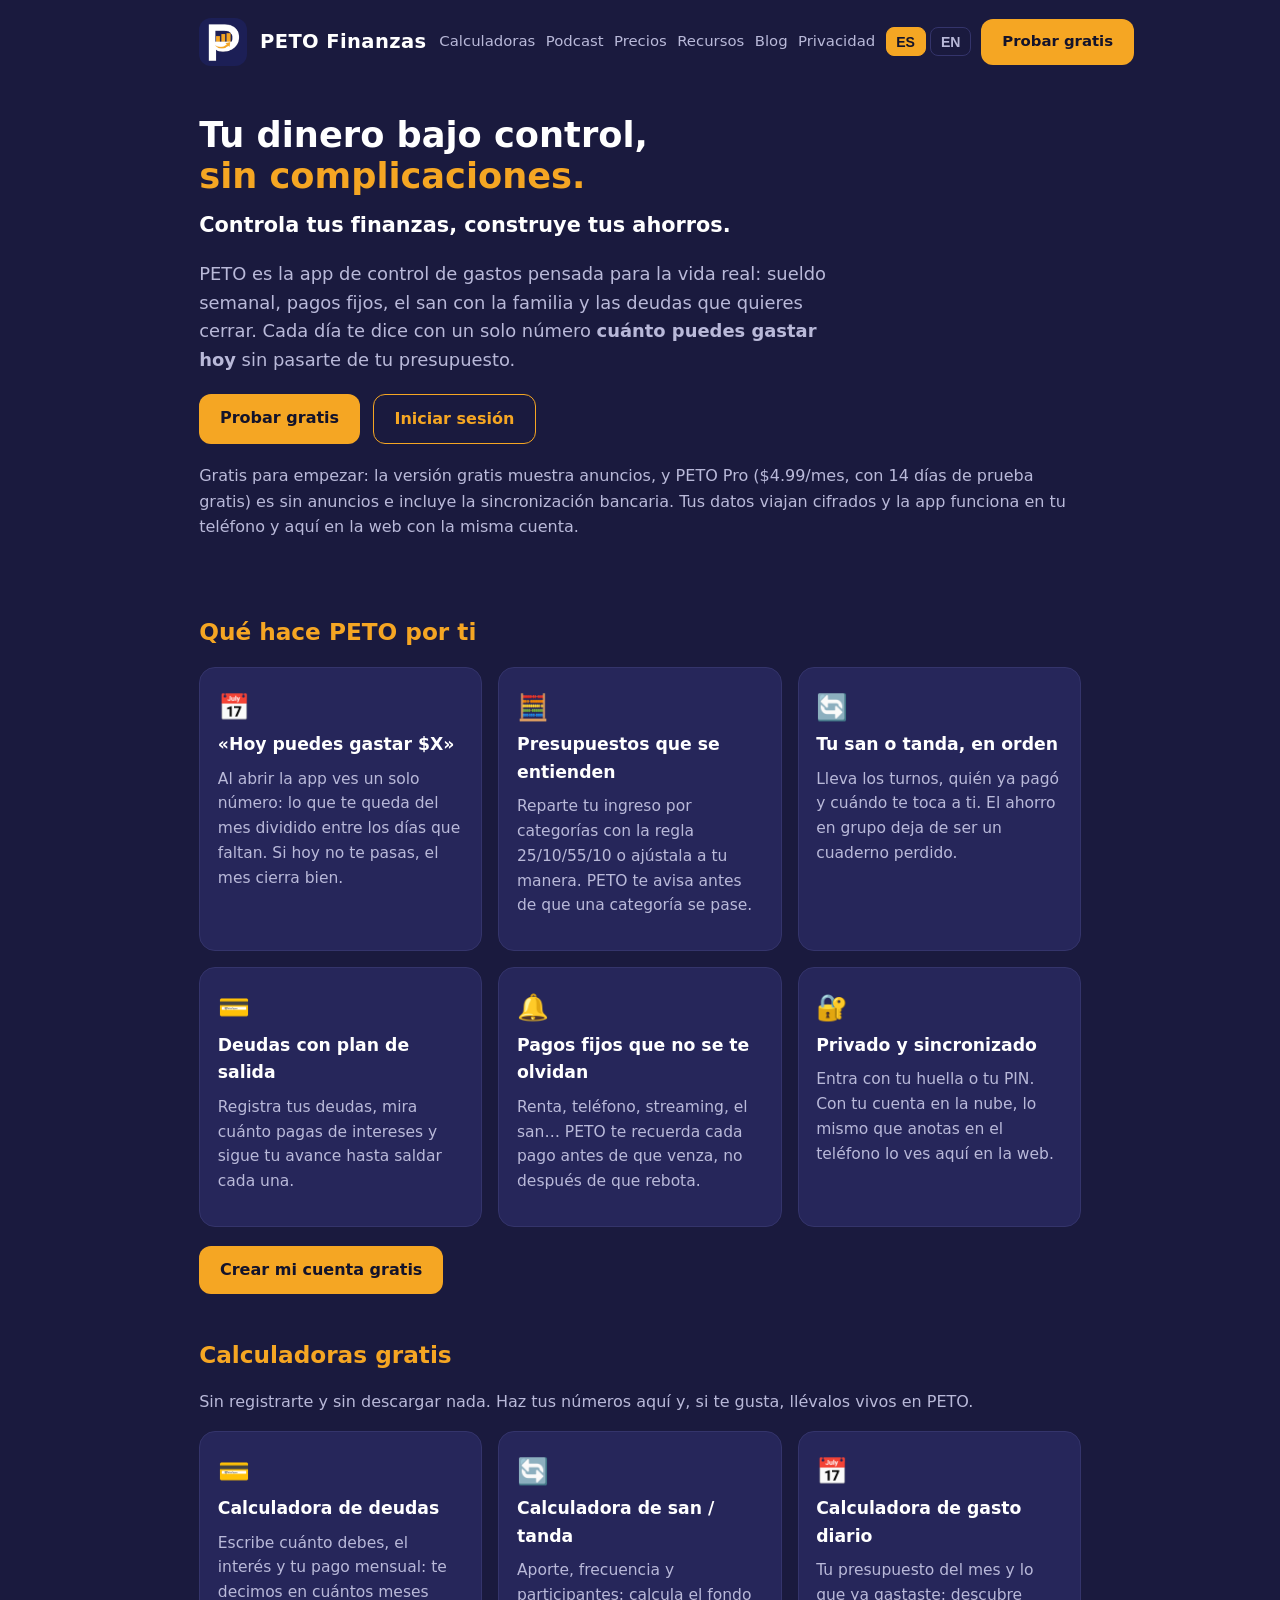
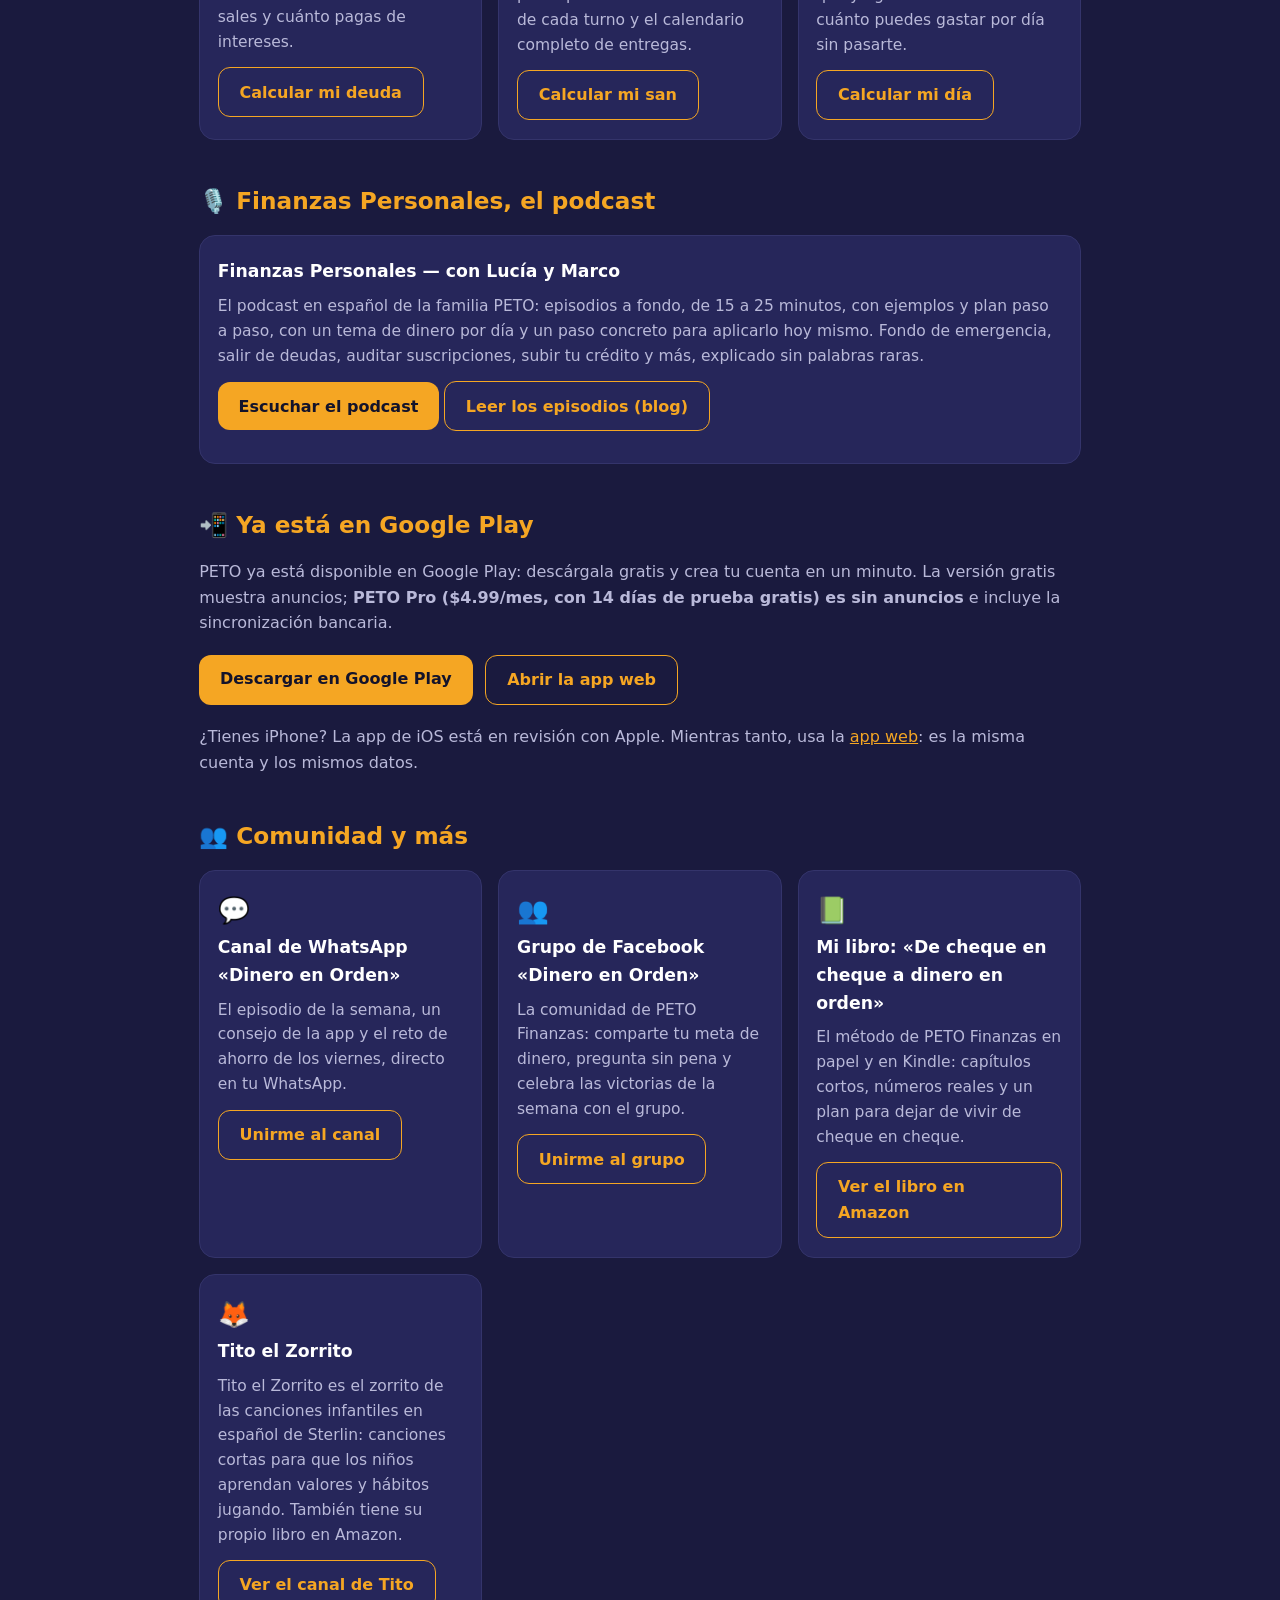
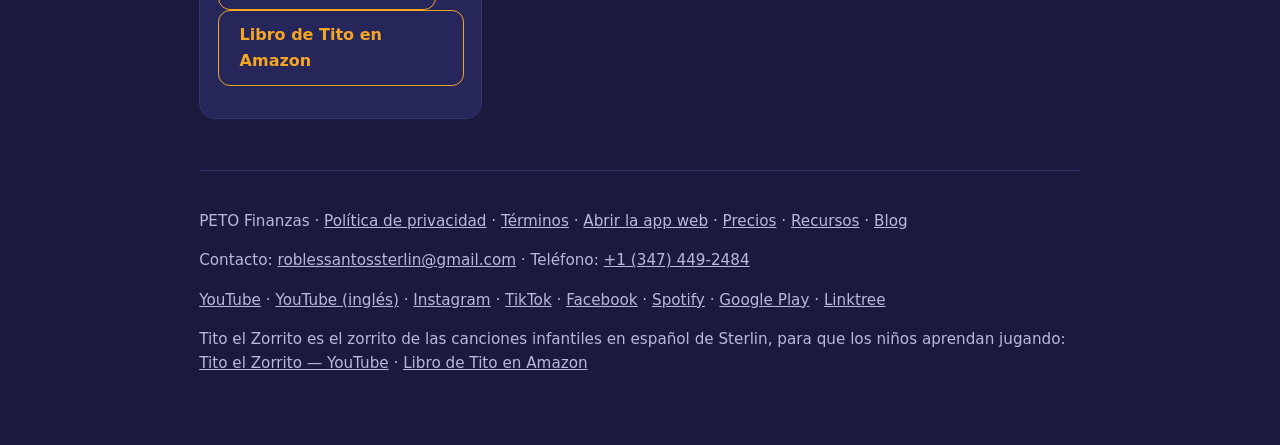
==== commit f84b923f: "Segundo idioma del sitio: italiano → inglés (ES/EN) — index.html" ====
--- a/index.html
+++ b/index.html
@@ -28,9 +28,9 @@
       <a href="/recursos/" data-i18n="nav_recursos">Recursos</a>
       <a href="/blog/" data-i18n="nav_blog">Blog</a>
       <a href="/privacidad/" data-i18n="nav_priv">Privacidad</a>
-      <span class="lang-switch" role="group" aria-label="Idioma / Lingua">
+      <span class="lang-switch" role="group" aria-label="Idioma / Language">
         <button type="button" data-lang-btn="es">ES</button>
-        <button type="button" data-lang-btn="it">IT</button>
+        <button type="button" data-lang-btn="en">EN</button>
       </span>
       <a class="btn" href="/app/" data-i18n="btn_probar">Probar gratis</a>
     </nav>
@@ -238,110 +238,76 @@
     com4_p: 'Tito el Zorrito es el zorrito de las canciones infantiles en español de Sterlin: canciones cortas para que los niños aprendan valores y hábitos jugando. También tiene su propio libro en Amazon.',
     com4_btn: 'Ver el canal de Tito',
     com5_btn: 'Libro de Tito en Amazon',
-    tst_h2: '🧪 Prueba PETO antes que nadie',
-    tst_sub: 'PETO entra en prueba cerrada en Google Play (Android) antes de su lanzamiento. Las plazas son limitadas y participar es gratis: déjanos tu correo y te escribimos en cuanto haya una plaza para ti.',
-    tst_nombre_l: 'Tu nombre (opcional)',
-    tst_nombre_ph: 'Ej. María',
-    tst_email_l: 'Tu correo',
-    tst_email_ph: 'tucorreo@ejemplo.com',
-    tst_btn: 'Quiero probarla',
-    tst_ok: '¡Ya estás en la lista! Te escribiremos cuando abra la prueba.',
-    tst_dup: 'Ese correo ya está en la lista.',
-    tst_err: 'No se pudo guardar tu correo. Inténtalo de nuevo en un momento.'
   },
-  it: {
-    __title: 'PETO — Controllo delle spese, budget e il tuo san sotto controllo',
-    __desc: 'PETO è la tua app gratuita per il controllo delle spese: budget per categoria, pagamenti fissi con avvisi, il tuo san o tanda, calcolatore di debiti e un numero chiaro ogni giorno: quanto puoi spendere oggi. Sul tuo telefono e sul web, con lo stesso account.',
-    alt_logo: 'Logo di PETO Finanzas',
-    hero_tag: 'Controlla le tue finanze, costruisci i tuoi risparmi.',
-    nav_calc: 'Calcolatori',
+  en: {
+    __title: 'PETO — Expense tracking, budgets and your san under control',
+    __desc: 'PETO is your free expense-tracking app: category budgets, fixed payments with reminders, your san or tanda (rotating savings), a debt calculator and one clear number every day: how much you can spend today. On your phone and on the web, with the same account.',
+    alt_logo: 'PETO Finanzas logo',
+    hero_tag: 'Take control of your finances, build your savings.',
+    nav_calc: 'Calculators',
     nav_podcast: 'Podcast',
-    nav_precios: 'Prezzi',
-    nav_recursos: 'Risorse',
+    nav_precios: 'Pricing',
+    nav_recursos: 'Resources',
     nav_blog: 'Blog',
     nav_priv: 'Privacy',
-    btn_probar: 'Prova gratis',
-    btn_login: 'Accedi', btn_login: 'Accedi',
-    btn_ver: 'Vedi l\'app',
-    btn_crear: 'Crea il mio account gratis',
-    hero_h1: 'I tuoi soldi sotto controllo,<br><span class="verde">senza complicazioni.</span>',
-    hero_sub: 'PETO è l\'app per il controllo delle spese pensata per la vita reale: stipendio settimanale, pagamenti fissi, il san con la famiglia e i debiti che vuoi chiudere. Ogni giorno ti dice con un solo numero <strong>quanto puoi spendere oggi</strong> senza sforare il tuo budget.',
-    hero_nota: 'Gratis per iniziare: la versione gratuita mostra annunci, e PETO Pro ($4,99/mese, con 14 giorni di prova gratuita) è senza pubblicità e include la sincronizzazione bancaria. I tuoi dati viaggiano cifrati e l\'app funziona sul tuo telefono e qui sul web con lo stesso account.',
-    que_h2: 'Cosa fa PETO per te',
-    c1_t: '«Oggi puoi spendere $X»',
-    c1_p: 'Quando apri l\'app vedi un solo numero: quello che ti resta del mese diviso per i giorni che mancano. Se oggi non lo superi, il mese si chiude bene.',
-    c2_t: 'Budget che si capiscono',
-    c2_p: 'Dividi il tuo reddito per categorie con la regola 25/10/55/10 o regolala a modo tuo. PETO ti avvisa prima che una categoria sfori.',
-    c3_t: 'Il tuo san o tanda, in ordine',
-    c3_p: 'Tieni traccia dei turni, di chi ha già pagato e di quando tocca a te. Il risparmio di gruppo smette di essere un quaderno perso.',
-    c4_t: 'Debiti con un piano di uscita',
-    c4_p: 'Registra i tuoi debiti, guarda quanti interessi paghi e segui i tuoi progressi fino a estinguerli uno a uno.',
-    c5_t: 'Pagamenti fissi che non dimentichi',
-    c5_p: 'Affitto, telefono, streaming, il san… PETO ti ricorda ogni pagamento prima che scada, non dopo che viene respinto.',
-    c6_t: 'Privato e sincronizzato',
-    c6_p: 'Accedi con l\'impronta digitale o il PIN. Con il tuo account nel cloud, quello che annoti sul telefono lo vedi anche qui sul web.',
-    calc_h2: 'Calcolatori gratuiti',
-    calc_sub: 'Senza registrarti e senza scaricare nulla. Fai i tuoi conti qui e, se ti piace, portali con te dentro PETO.',
-    cc1_t: 'Calcolatore di debiti',
-    cc1_p: 'Scrivi quanto devi, l\'interesse e il tuo pagamento mensile: ti diciamo in quanti mesi ne esci e quanti interessi paghi.',
-    cc1_btn: 'Calcola il mio debito',
-    cc2_t: 'Calcolatore di san / tanda',
-    cc2_p: 'Contributo, frequenza e partecipanti: calcola il fondo di ogni turno e il calendario completo delle consegne.',
-    cc2_btn: 'Calcola il mio san',
-    cc3_t: 'Calcolatore di spesa giornaliera',
-    cc3_p: 'Il tuo budget del mese e quello che hai già speso: scopri quanto puoi spendere al giorno senza sforare.',
-    cc3_btn: 'Calcola la mia giornata',
-    pod_h2: '🎙️ Finanzas Personales, il podcast',
-    pod_t: 'Finanzas Personales — con Lucía e Marco',
-    pod_p: 'Il podcast in spagnolo della famiglia PETO: episodi a fondo, da 15 a 25 minuti, con esempi e un piano passo dopo passo, con un tema di denaro al giorno e un passo concreto da applicare oggi stesso. Fondo di emergenza, uscire dai debiti, controllare gli abbonamenti, migliorare il tuo punteggio di credito e altro ancora, spiegato senza parole difficili.',
-    pod_btn: 'Ascolta il podcast',
-    pod_blog_btn: 'Leggi gli episodi (blog)',
-    foot_1: 'PETO Finanzas · <a href="/privacidad/">Informativa sulla privacy</a> · <a href="/terminos/">Termini</a> · <a href="/app/">Apri l\'app web</a> · <a href="/precios/">Prezzi</a> · <a href="/recursos/">Risorse</a> · <a href="/blog/">Blog</a>',
-    foot_2: 'Contatto: <a href="mailto:roblessantossterlin@gmail.com">roblessantossterlin@gmail.com</a> · Telefono: <a href="tel:+13474492484">+1 (347) 449-2484</a>',
-    foot_3: 'Tito el Zorrito è il volpino delle canzoni per bambini in spagnolo di Sterlin, perché i bambini imparino giocando: <a href="https://www.youtube.com/@TitoElZorritoCanciones" target="_blank" rel="noopener">Tito el Zorrito — YouTube</a> · <a href="https://www.amazon.com/dp/B0HS2ZQG93" target="_blank" rel="noopener">Libro di Tito su Amazon</a>',
-    btn_abrir: 'Apri l\'app web',
-    dl_h2: '📲 È già su Google Play',
-    dl_sub: 'PETO è già disponibile su Google Play: scaricala gratis e crea il tuo account in un minuto. La versione gratuita mostra annunci; <strong>PETO Pro ($4,99/mese, con 14 giorni di prova gratuita) è senza pubblicità</strong> e include la sincronizzazione bancaria.',
-    dl_btn: 'Scarica da Google Play',
-    dl_ios: 'Hai un iPhone? L\'app iOS è in revisione da Apple. Nel frattempo usa l\'<a href="app/">app web</a>: è lo stesso account e gli stessi dati.',
-    com_h2: '👥 Comunità e altro',
-    com1_t: 'Canale WhatsApp «Dinero en Orden»',
-    com1_p: 'L\'episodio della settimana, un consiglio dell\'app e la sfida di risparmio del venerdì, direttamente sul tuo WhatsApp.',
-    com1_btn: 'Entra nel canale',
-    com2_t: 'Gruppo Facebook «Dinero en Orden»',
-    com2_p: 'La comunità di PETO Finanzas: condividi il tuo obiettivo di denaro, chiedi senza imbarazzo e celebra le vittorie della settimana con il gruppo.',
-    com2_btn: 'Entra nel gruppo',
-    com3_t: 'Il mio libro: «De cheque en cheque a dinero en orden»',
-    com3_p: 'Il metodo di PETO Finanzas su carta e su Kindle: capitoli brevi, numeri reali e un piano per smettere di vivere da stipendio a stipendio.',
-    com3_btn: 'Vedi il libro su Amazon',
+    btn_probar: 'Try it free',
+    btn_login: 'Log in', btn_login: 'Log in',
+    btn_ver: 'See the app',
+    btn_crear: 'Create my free account',
+    hero_h1: 'Your money under control,<br><span class="verde">without the hassle.</span>',
+    hero_sub: 'PETO is the expense-tracking app built for real life: weekly paychecks, fixed payments, the family san and the debts you want to close. Every day it tells you with a single number <strong>how much you can spend today</strong> without going over your budget.',
+    hero_nota: 'Free to start: the free version shows ads, and PETO Pro ($4.99/month, with a 14-day free trial) is ad-free and includes bank syncing. Your data travels encrypted and the app works on your phone and right here on the web with the same account.',
+    que_h2: 'What PETO does for you',
+    c1_t: '“Today you can spend $X”',
+    c1_p: 'When you open the app you see a single number: what is left of the month divided by the days remaining. If you stay under it today, the month ends well.',
+    c2_t: 'Budgets that make sense',
+    c2_p: 'Split your income by category with the 25/10/55/10 rule or adjust it your way. PETO warns you before a category goes over.',
+    c3_t: 'Your san or tanda, in order',
+    c3_p: 'Track the turns, who has already paid and when it is your turn. Group saving stops being a lost notebook.',
+    c4_t: 'Debts with an exit plan',
+    c4_p: 'Record your debts, see how much you pay in interest and follow your progress until each one is paid off.',
+    c5_t: 'Fixed payments you will not forget',
+    c5_p: 'Rent, phone, streaming, the san… PETO reminds you of every payment before it is due, not after it bounces.',
+    c6_t: 'Private and synced',
+    c6_p: 'Log in with your fingerprint or your PIN. With your cloud account, whatever you record on your phone shows up right here on the web.',
+    calc_h2: 'Free calculators',
+    calc_sub: 'No sign-up and nothing to download. Run your numbers here and, if you like them, keep them alive in PETO.',
+    cc1_t: 'Debt calculator',
+    cc1_p: 'Enter how much you owe, the interest and your monthly payment: we will tell you in how many months you will be out and how much you will pay in interest.',
+    cc1_btn: 'Calculate my debt',
+    cc2_t: 'San / tanda calculator',
+    cc2_p: 'Contribution, frequency and participants: calculate the pot for each turn and the full payout calendar.',
+    cc2_btn: 'Calculate my san',
+    cc3_t: 'Daily spending calculator',
+    cc3_p: 'Your monthly budget and what you have already spent: find out how much you can spend per day without going over.',
+    cc3_btn: 'Calculate my day',
+    pod_h2: '🎙️ Finanzas Personales, the podcast',
+    pod_t: 'Finanzas Personales — with Lucía and Marco',
+    pod_p: 'The PETO family Spanish-language podcast: in-depth episodes, 15 to 25 minutes, with examples and a step-by-step plan, one money topic per day and one concrete step to apply today. Emergency fund, getting out of debt, auditing subscriptions, raising your credit and more, explained without fancy words.',
+    pod_btn: 'Listen to the podcast',
+    pod_blog_btn: 'Read the episodes (blog)',
+    foot_1: 'PETO Finanzas · <a href="/privacidad/">Privacy Policy</a> · <a href="/terminos/">Terms</a> · <a href="/app/">Open the web app</a> · <a href="/precios/">Pricing</a> · <a href="/recursos/">Resources</a> · <a href="/blog/">Blog</a>',
+    foot_2: 'Contact: <a href="mailto:roblessantossterlin@gmail.com">roblessantossterlin@gmail.com</a> · Phone: <a href="tel:+13474492484">+1 (347) 449-2484</a>',
+    foot_3: 'Tito el Zorrito is Sterlin\'s little fox from the Spanish children\'s songs, so kids learn while they play: <a href="https://www.youtube.com/@TitoElZorritoCanciones" target="_blank" rel="noopener">Tito el Zorrito — YouTube</a> · <a href="https://www.amazon.com/dp/B0HS2ZQG93" target="_blank" rel="noopener">Tito\'s book on Amazon</a>',
+    btn_abrir: 'Open the web app',
+    dl_h2: '📲 Now on Google Play',
+    dl_sub: 'PETO is now available on Google Play: download it free and create your account in a minute. The free version shows ads; <strong>PETO Pro ($4.99/month, with a 14-day free trial) is ad-free</strong> and includes bank syncing.',
+    dl_btn: 'Download on Google Play',
+    dl_ios: 'Have an iPhone? The iOS app is in review with Apple. In the meantime, use the <a href="app/">web app</a>: it is the same account and the same data.',
+    com_h2: '👥 Community and more',
+    com1_t: 'WhatsApp channel “Dinero en Orden”',
+    com1_p: 'The episode of the week, an app tip and the Friday savings challenge, straight to your WhatsApp.',
+    com1_btn: 'Join the channel',
+    com2_t: 'Facebook group “Dinero en Orden”',
+    com2_p: 'The PETO Finanzas community: share your money goal, ask without embarrassment and celebrate the week\'s wins with the group.',
+    com2_btn: 'Join the group',
+    com3_t: 'My book: “De cheque en cheque a dinero en orden”',
+    com3_p: 'The PETO Finanzas method in paperback and on Kindle: short chapters, real numbers and a plan to stop living paycheck to paycheck.',
+    com3_btn: 'See the book on Amazon',
     com4_t: 'Tito el Zorrito',
-    com4_p: 'Tito el Zorrito è il volpino delle canzoni per bambini in spagnolo di Sterlin: canzoni brevi perché i bambini imparino valori e abitudini giocando. Ha anche un suo libro su Amazon.',
-    com4_btn: 'Vedi il canale di Tito',
-    com5_btn: 'Libro di Tito su Amazon',
-    tst_h2: '🧪 Prova PETO prima di tutti',
-    tst_sub: 'PETO entra in test chiuso su Google Play (Android) prima del lancio. I posti sono limitati e partecipare è gratis: lasciaci la tua email e ti scriveremo appena c\'è un posto per te.',
-    tst_nombre_l: 'Il tuo nome (facoltativo)',
-    tst_nombre_ph: 'Es. Maria',
-    tst_email_l: 'La tua email',
-    tst_email_ph: 'nome@esempio.com',
-    tst_btn: 'Voglio provarla',
-    tst_ok: 'Sei nella lista! Ti scriveremo quando si apre il test.',
-    tst_dup: 'Questa email è già nella lista.',
-    tst_err: 'Non è stato possibile salvare la tua email. Riprova tra un momento.'
-  },
-  /* Inglés: el selector del sitio es ES/IT; las claves de la sección de
-     testers quedan listas por si se activa el inglés. */
-  en: {
-    tst_h2: '🧪 Try PETO before anyone else',
-    tst_sub: 'PETO is entering closed testing on Google Play (Android) before launch. Spots are limited and joining is free: leave your email and we\'ll write to you as soon as a spot opens for you.',
-    tst_nombre_l: 'Your name (optional)',
-    tst_nombre_ph: 'E.g. Maria',
-    tst_email_l: 'Your email',
-    tst_email_ph: 'you@example.com',
-    tst_btn: 'I want to try it',
-    tst_ok: 'You\'re on the list! We\'ll email you when testing opens.',
-    tst_dup: 'That email is already on the list.',
-    tst_err: 'We couldn\'t save your email. Please try again in a moment.'
+    com4_p: 'Tito el Zorrito is Sterlin\'s little fox from the Spanish children\'s songs: short songs so kids learn values and habits while playing. He also has his own book on Amazon.',
+    com4_btn: 'See Tito\'s channel',
+    com5_btn: 'Tito\'s book on Amazon',
   }
 };
 </script>
--- a/sitio.css
+++ b/sitio.css
@@ -1,63 +1,63 @@
-/* PETO — sitio público petofinanzas. Marca: verde #35c184 sobre negro #0a0f0d. */
+/* PETO — sitio público petofinanzas. Marca: ámbar #F5A623 sobre marino #1A1A3E. */
 *{box-sizing:border-box}
-body{margin:0;font-family:system-ui,-apple-system,'Segoe UI',sans-serif;background:#0a0f0d;color:#e8f0ec;line-height:1.6}
-a{color:#35c184}
+body{margin:0;font-family:system-ui,-apple-system,'Segoe UI',sans-serif;background:#1A1A3E;color:#FFFFFF;line-height:1.6}
+a{color:#F5A623}
 .wrap{max-width:920px;margin:0 auto;padding:0 1.2rem 3rem}
 header.site{display:flex;align-items:center;gap:.8rem;padding:1.1rem 0;flex-wrap:nowrap}
 header.site img{width:48px;height:48px;border-radius:12px}
-header.site .brand{font-size:1.22rem;font-weight:800;letter-spacing:.02em;color:#e8f0ec;text-decoration:none;white-space:nowrap}
+header.site .brand{font-size:1.22rem;font-weight:800;letter-spacing:.02em;color:#FFFFFF;text-decoration:none;white-space:nowrap}
 header.site nav{margin-left:auto;display:flex;gap:.65rem;flex-wrap:nowrap;align-items:center}
-header.site nav a{color:#cfe3d8;text-decoration:none;font-size:.93rem;white-space:nowrap}
-header.site nav a:hover{color:#35c184}
-.btn{display:inline-block;background:#35c184;color:#06231a;font-weight:700;text-decoration:none;padding:.7rem 1.3rem;border-radius:12px;border:none;cursor:pointer;font-size:1rem}
-.btn:hover{background:#2cab73}
-.btn.ghost{background:transparent;color:#35c184;border:1.5px solid #35c184}
+header.site nav a{color:#B9B9D9;text-decoration:none;font-size:.93rem;white-space:nowrap}
+header.site nav a:hover{color:#F5A623}
+.btn{display:inline-block;background:#F5A623;color:#13132B;font-weight:700;text-decoration:none;padding:.7rem 1.3rem;border-radius:12px;border:none;cursor:pointer;font-size:1rem}
+.btn:hover{background:#FFB93E}
+.btn.ghost{background:transparent;color:#F5A623;border:1.5px solid #F5A623}
 .hero{padding:1.6rem 0 1rem;text-align:left}
 .hero h1{font-size:2.2rem;line-height:1.15;margin:.4rem 0 .8rem}
-.hero h1 .verde{color:#35c184}
-.hero p.sub{font-size:1.12rem;color:#c4d8cc;max-width:640px}
-.hero img.banner{width:100%;border-radius:16px;margin:1.4rem 0 .4rem;border:1px solid #22332b}
+.hero h1 .verde{color:#F5A623}
+.hero p.sub{font-size:1.12rem;color:#B9B9D9;max-width:640px}
+.hero img.banner{width:100%;border-radius:16px;margin:1.4rem 0 .4rem;border:1px solid #34346B}
 .cta-row{display:flex;gap:.8rem;flex-wrap:wrap;margin:1.2rem 0}
 section{margin-top:2.6rem}
-h2{color:#35c184;font-size:1.45rem;margin:.2rem 0 1rem}
+h2{color:#F5A623;font-size:1.45rem;margin:.2rem 0 1rem}
 .grid{display:grid;grid-template-columns:repeat(auto-fit,minmax(240px,1fr));gap:1rem}
-.card{background:#101915;border:1px solid #22332b;border-radius:16px;padding:1.2rem 1.1rem}
+.card{background:#26265A;border:1px solid #34346B;border-radius:16px;padding:1.2rem 1.1rem}
 .card h3{margin:.2rem 0 .5rem;font-size:1.08rem}
-.card p{color:#c4d8cc;margin:.2rem 0 .8rem;font-size:.97rem}
+.card p{color:#B9B9D9;margin:.2rem 0 .8rem;font-size:.97rem}
 .card .emoji{font-size:1.6rem}
-.muted{color:#9db4a9}
-.big{font-size:2rem;font-weight:800;color:#35c184}
-form.calc{background:#101915;border:1px solid #22332b;border-radius:16px;padding:1.3rem 1.2rem;max-width:560px}
+.muted{color:#B9B9D9}
+.big{font-size:2rem;font-weight:800;color:#F5A623}
+form.calc{background:#26265A;border:1px solid #34346B;border-radius:16px;padding:1.3rem 1.2rem;max-width:560px}
 form.calc label{display:block;margin:.9rem 0 .3rem;font-weight:600}
-form.calc input,form.calc select{width:100%;padding:.65rem .7rem;border-radius:10px;border:1px solid #2c463a;background:#0a0f0d;color:#e8f0ec;font-size:1rem}
+form.calc input,form.calc select{width:100%;padding:.65rem .7rem;border-radius:10px;border:1px solid #34346B;background:#13132B;color:#FFFFFF;font-size:1rem}
 form.calc .btn{margin-top:1.2rem;width:100%}
-.resultado{margin-top:1.3rem;background:#0e2019;border:1px solid #2c463a;border-radius:12px;padding:1rem 1.1rem;display:none;max-width:560px}
+.resultado{margin-top:1.3rem;background:#23234F;border:1px solid #34346B;border-radius:12px;padding:1rem 1.1rem;display:none;max-width:560px}
 .resultado.visible{display:block}
-.resultado .cifra{font-size:1.7rem;font-weight:800;color:#35c184}
+.resultado .cifra{font-size:1.7rem;font-weight:800;color:#F5A623}
 .error{color:#ff9c9c;font-weight:600}
 table.turnos{border-collapse:collapse;margin-top:.8rem;width:100%;max-width:560px}
-table.turnos th,table.turnos td{border:1px solid #2c463a;padding:.45rem .7rem;text-align:left}
-table.turnos th{color:#35c184}
-footer.site{border-top:1px solid #22332b;margin-top:3.2rem;padding:1.4rem 0 .4rem;color:#9db4a9;font-size:.95rem}
-footer.site a{color:#cfe3d8}
+table.turnos th,table.turnos td{border:1px solid #34346B;padding:.45rem .7rem;text-align:left}
+table.turnos th{color:#F5A623}
+footer.site{border-top:1px solid #34346B;margin-top:3.2rem;padding:1.4rem 0 .4rem;color:#B9B9D9;font-size:.95rem}
+footer.site a{color:#B9B9D9}
 .crumb{font-size:.95rem;margin-top:1rem}
 .lang-switch{display:inline-flex;gap:.3rem;align-items:center}
-.lang-switch button{background:transparent;border:1px solid #2c463a;color:#cfe3d8;border-radius:8px;padding:.32rem .6rem;cursor:pointer;font-size:.88rem;font-weight:600}
-.lang-switch button:hover{border-color:#35c184;color:#35c184}
-.lang-switch button.activo{background:#35c184;border-color:#35c184;color:#06231a}
-.lang-switch button.activo:hover{color:#06231a}
+.lang-switch button{background:transparent;border:1px solid #34346B;color:#B9B9D9;border-radius:8px;padding:.32rem .6rem;cursor:pointer;font-size:.88rem;font-weight:600}
+.lang-switch button:hover{border-color:#F5A623;color:#F5A623}
+.lang-switch button.activo{background:#F5A623;border-color:#F5A623;color:#13132B}
+.lang-switch button.activo:hover{color:#13132B}
 .pila{display:grid;gap:1rem}
-.ep-fecha{color:#9db4a9;font-size:.9rem;margin:0}
-.precio{font-size:2rem;font-weight:800;color:#35c184;margin:.3rem 0;line-height:1.2}
-.precio small{font-size:.95rem;color:#9db4a9;font-weight:600}
-.card ul{margin:.4rem 0 .8rem;padding-left:1.15rem;color:#c4d8cc}
+.ep-fecha{color:#B9B9D9;font-size:.9rem;margin:0}
+.precio{font-size:2rem;font-weight:800;color:#F5A623;margin:.3rem 0;line-height:1.2}
+.precio small{font-size:.95rem;color:#B9B9D9;font-weight:600}
+.card ul{margin:.4rem 0 .8rem;padding-left:1.15rem;color:#B9B9D9}
 .card li{margin:.32rem 0}
-.card.destacado{border-color:#35c184}
+.card.destacado{border-color:#F5A623}
 
 /* Menú hamburguesa (24-nov-2026): la barra cabe en UNA línea en escritorio
    y se colapsa a botón ☰ en pantallas estrechas. */
-.nav-toggle{display:none;background:transparent;border:1.5px solid #35c184;color:#35c184;border-radius:10px;font-size:1.3rem;line-height:1;padding:.45rem .75rem;cursor:pointer;margin-left:auto}
-.hero-tag{font-size:1.3rem;font-weight:700;color:#e8f0ec;margin:.2rem 0 .4rem}
+.nav-toggle{display:none;background:transparent;border:1.5px solid #F5A623;color:#F5A623;border-radius:10px;font-size:1.3rem;line-height:1;padding:.45rem .75rem;cursor:pointer;margin-left:auto}
+.hero-tag{font-size:1.3rem;font-weight:700;color:#FFFFFF;margin:.2rem 0 .4rem}
 @media (max-width:980px){
   header.site{flex-wrap:wrap}
   .nav-toggle{display:inline-block}
@@ -67,3 +67,6 @@
   header.site nav .btn{text-align:center;margin-top:.35rem}
   header.site nav .lang-switch{padding:.45rem 0}
 }
+
+/* Botón dentro de la navegación: el texto va marino oscuro sobre el ámbar (la regla de enlaces del nav no debe pisarlo) */
+header.site nav a.btn,header.site nav a.btn:hover{color:#13132B}
